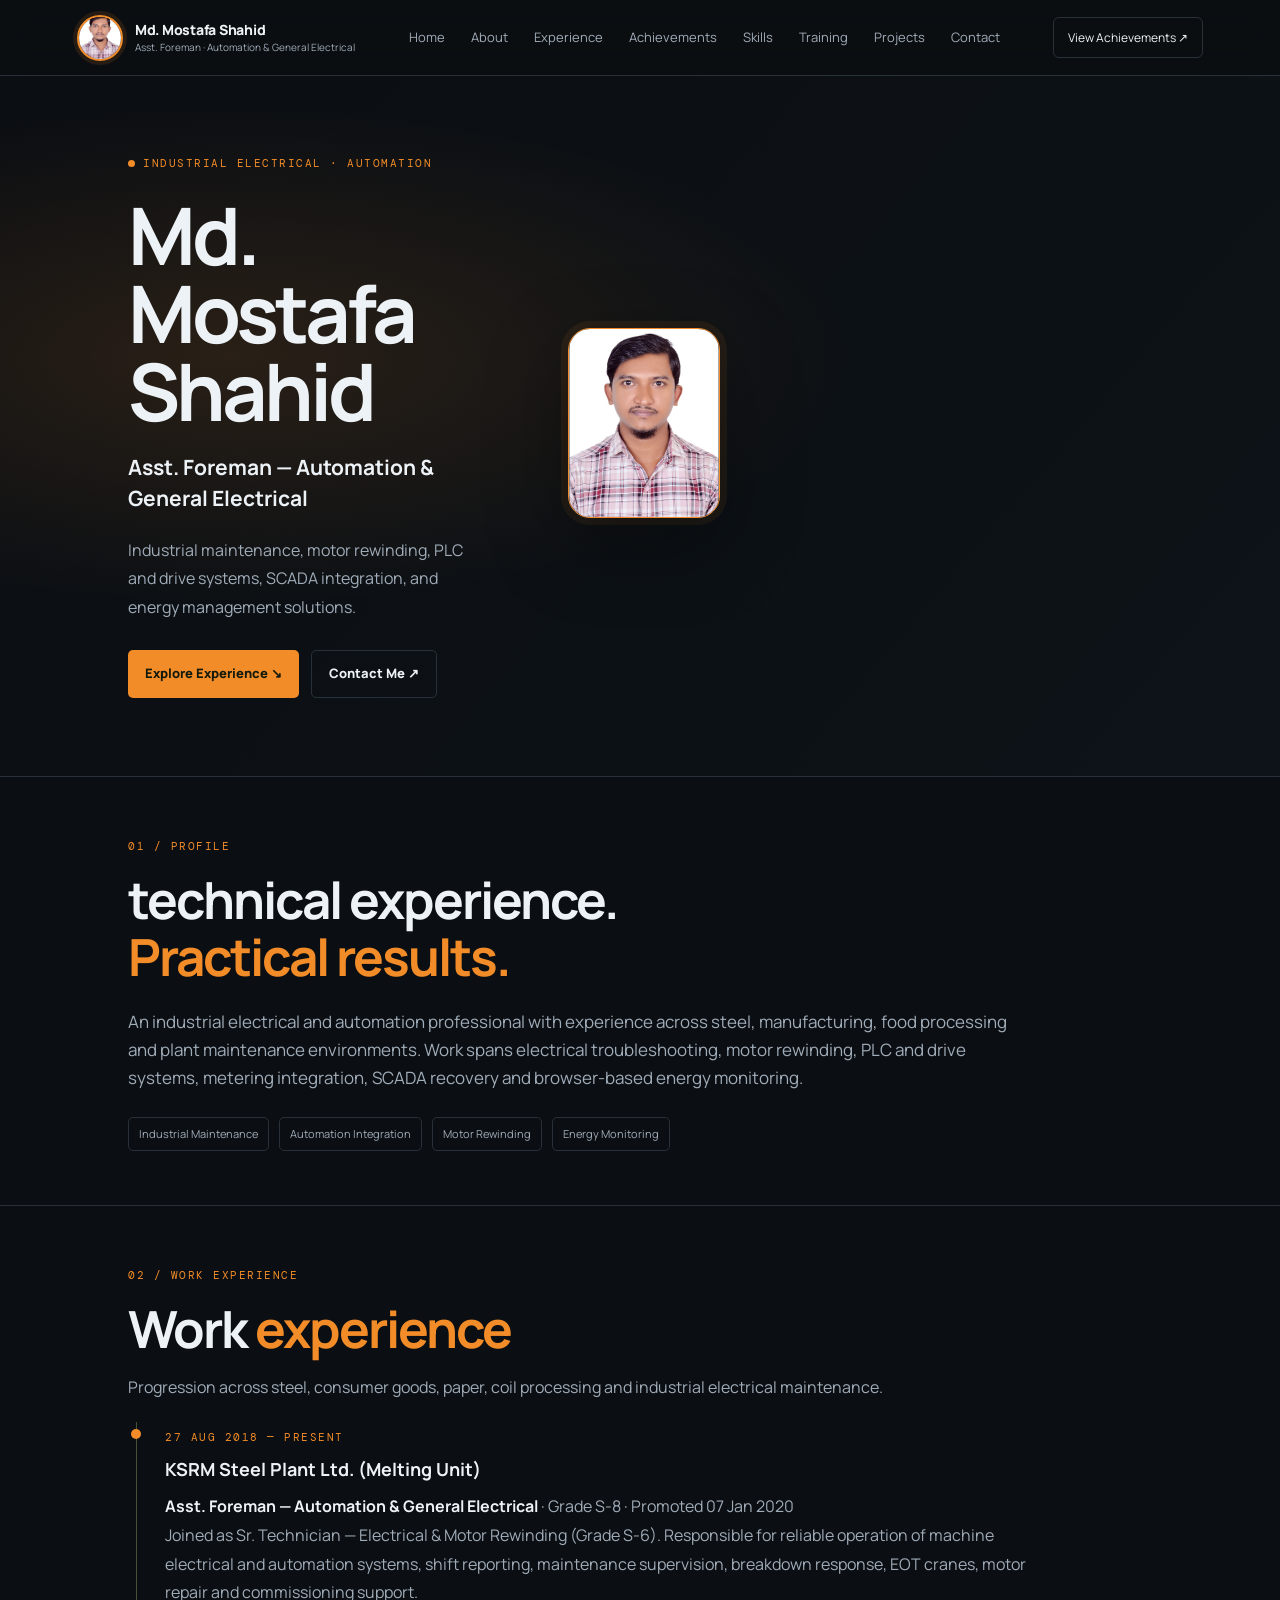
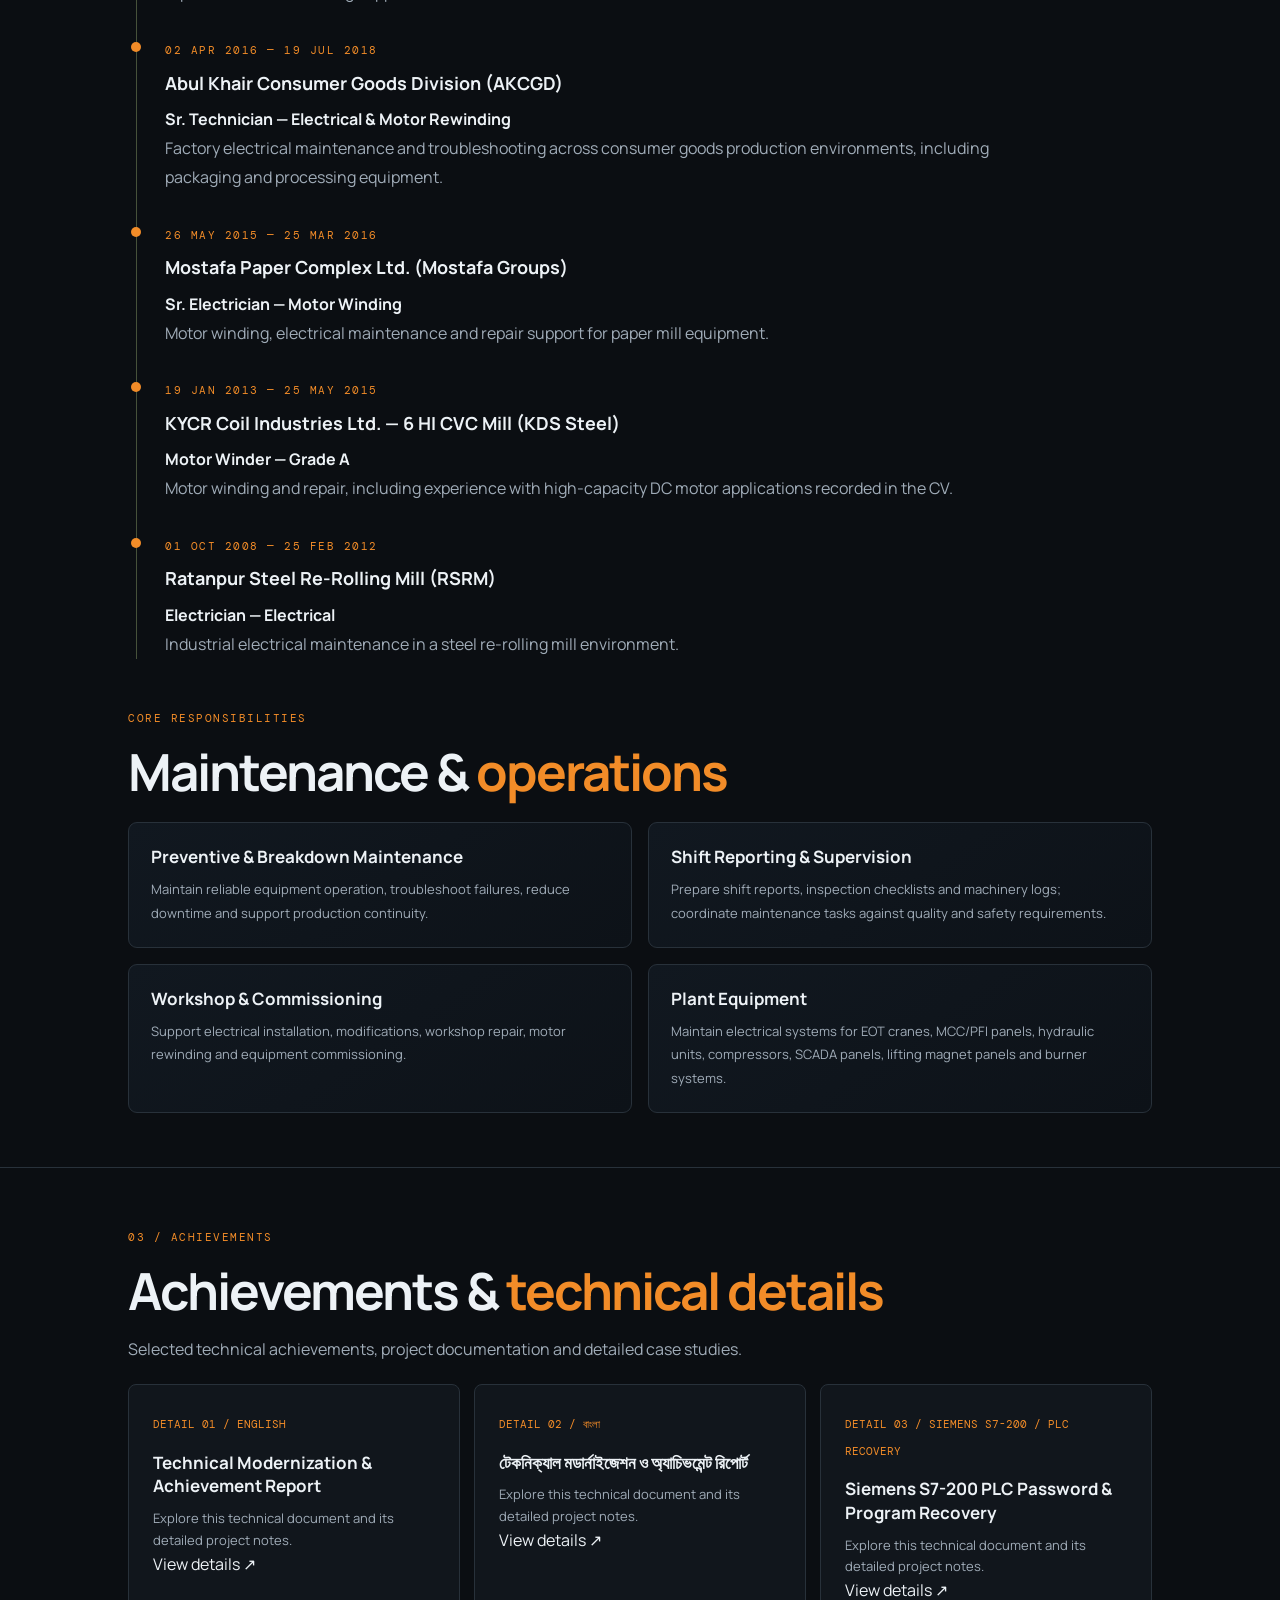
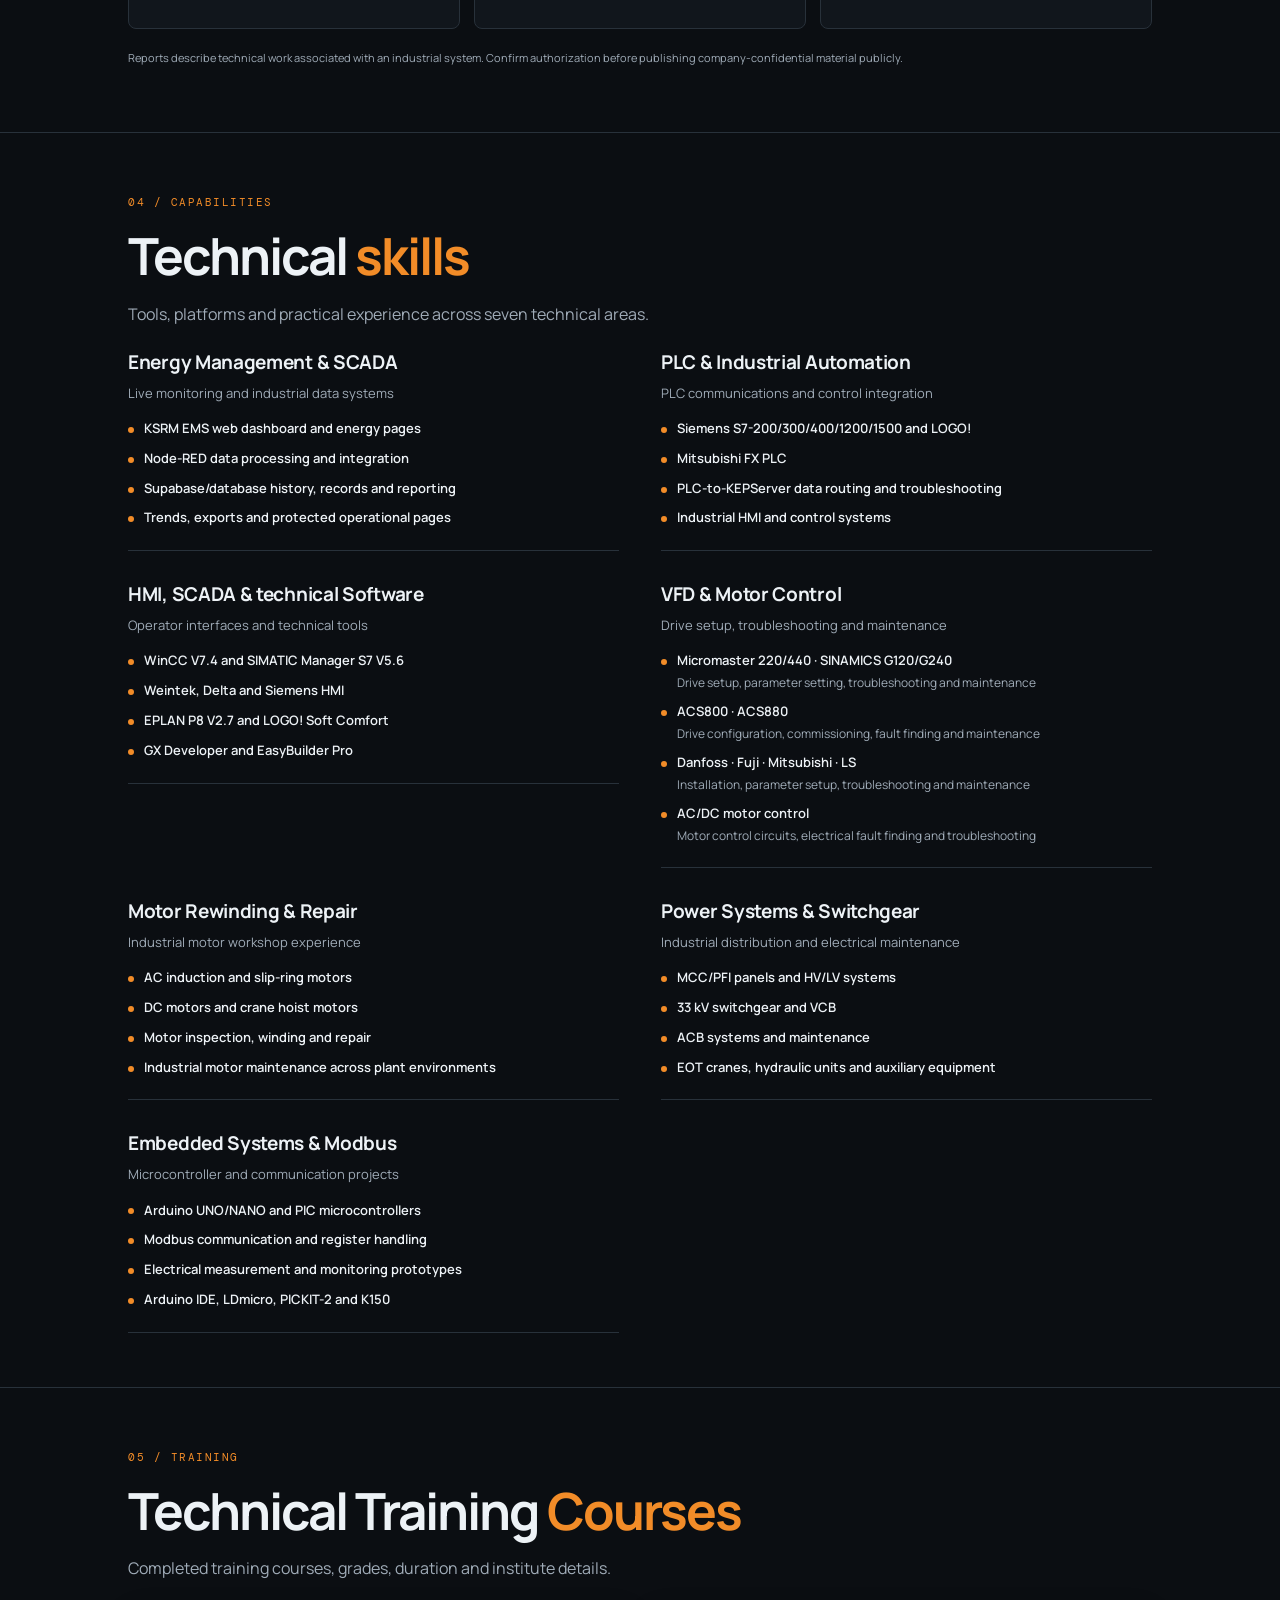
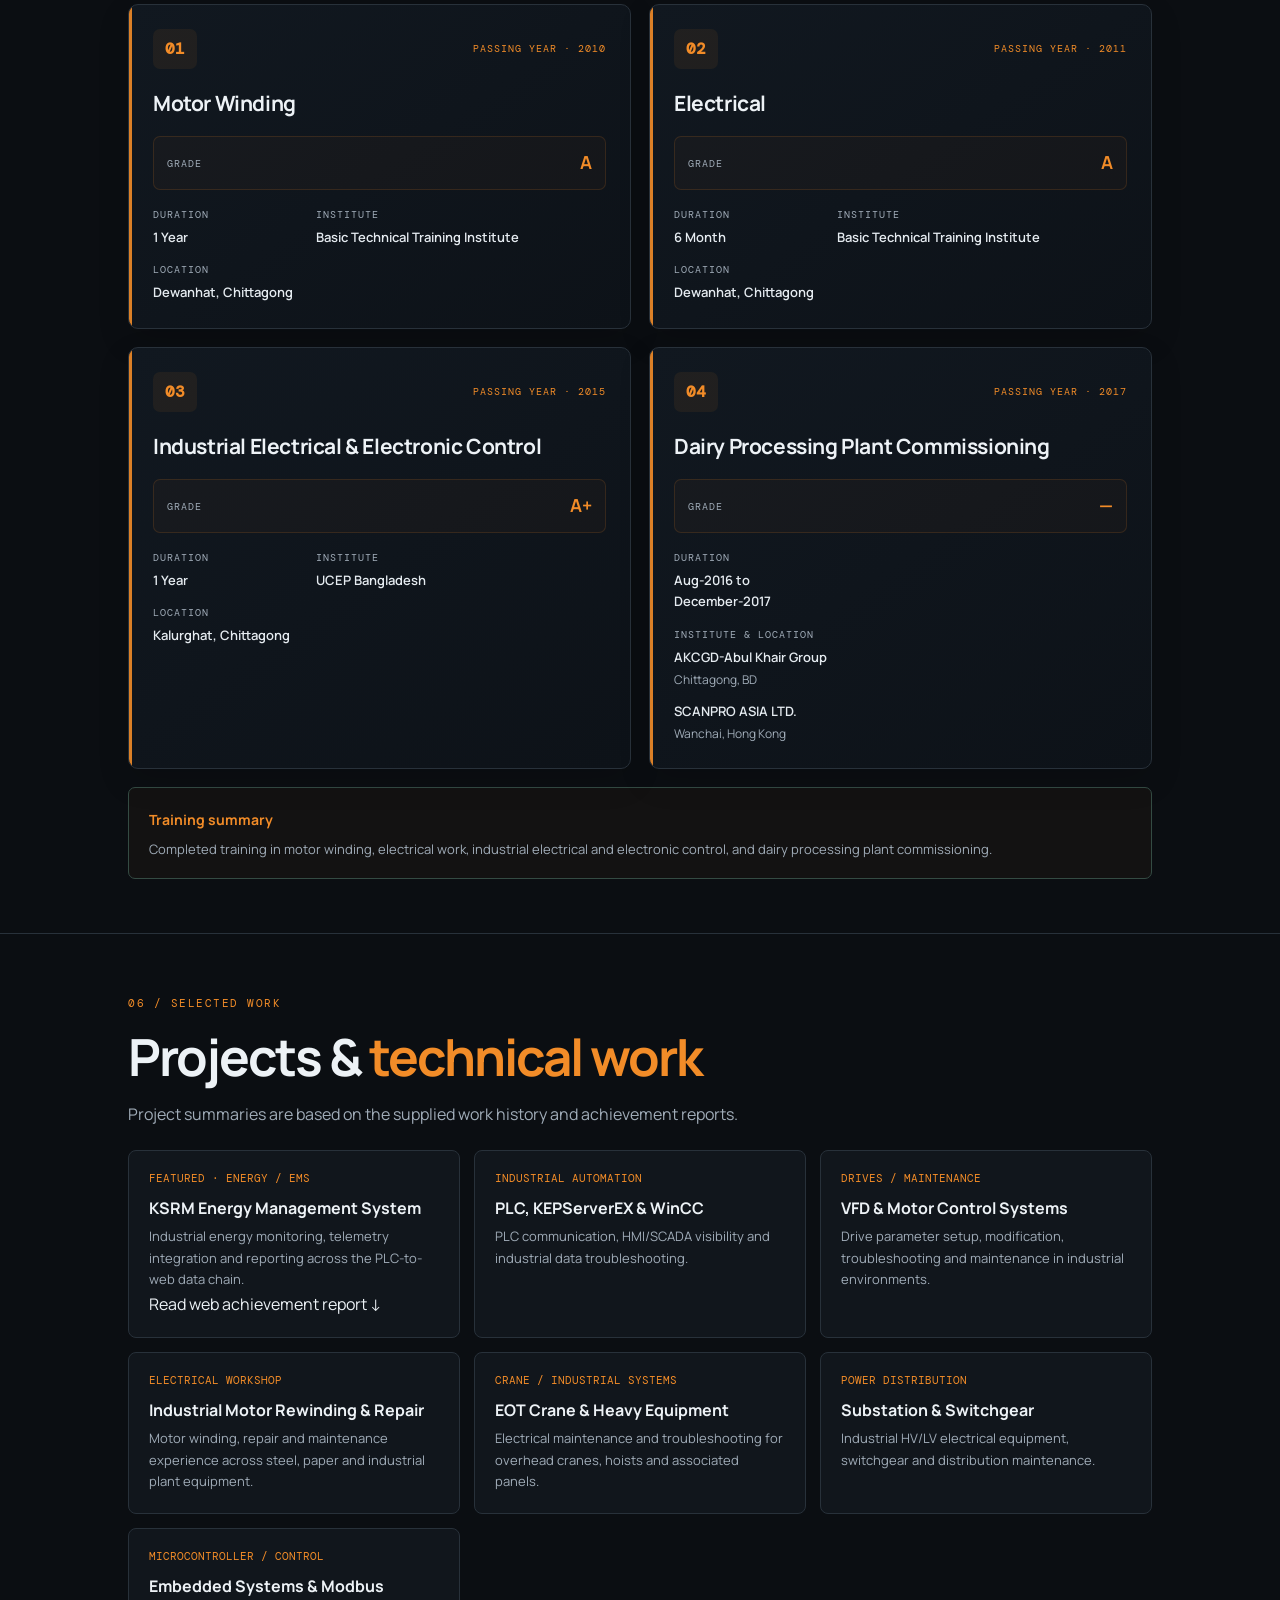
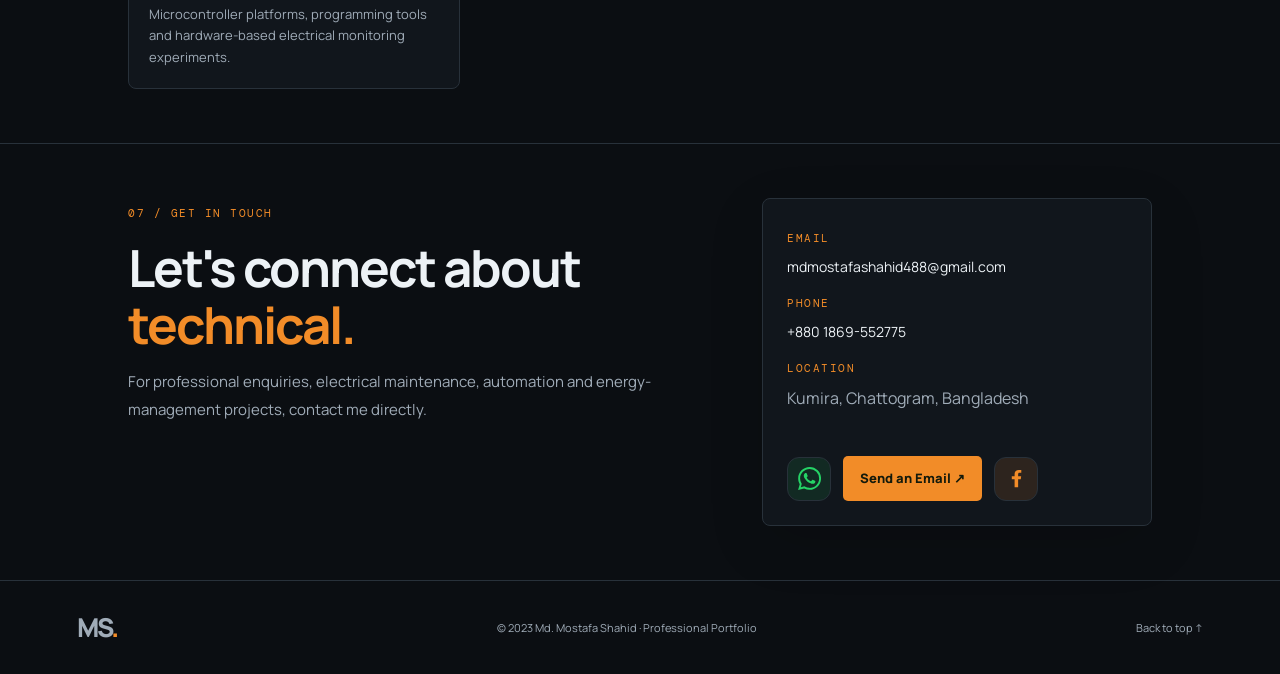
==== index.html @ a87ab2f9 "Standardize portfolio name as Md. Mostafa Shahid" ====
<!doctype html>
<html lang="en"><head><meta charset="utf-8"><meta name="viewport" content="width=device-width,initial-scale=1"><meta name="description" content="Md. Mostafa Shahid — Industrial Electrical, Automation and Energy Management Systems"><title>Md. Mostafa Shahid | Professional Portfolio</title><link rel="stylesheet" href="styles.css"></head>
<body><header class="top"><a class="identity" href="#about" aria-label="Md. Mostafa Shahid home"><img class="header-avatar" src="profile.jpg" alt="Md. Mostafa Shahid profile photo"><span class="identity-copy"><strong>Md. Mostafa Shahid</strong><small>Asst. Foreman · Automation &amp; General Electrical</small></span></a><button class="mobile-nav-toggle" type="button" aria-label="Open navigation menu" aria-expanded="false"><span></span><span></span><span></span></button><nav id="primary-navigation"><a href="#home">Home</a><a href="#about">About</a><a href="#career">Experience</a><a href="#achievements">Achievements</a><a href="#skills">Skills</a><a href="#training">Training</a><a href="#projects">Projects</a><a href="#contact">Contact</a></nav><a class="navbtn" href="#achievements">View Achievements ↗</a></header>
<main><section class="hero" id="home"><div class="hero-profile"><img class="hero-avatar" src="profile.jpg" alt="Md. Mostafa Shahid"><div class="hero-copy"><span class="eyebrow"><span class="dot"></span>INDUSTRIAL ELECTRICAL · AUTOMATION</span><h1>Md. Mostafa Shahid</h1><p class="lead">Asst. Foreman — Automation &amp; General Electrical</p><p class="intro">Industrial maintenance, motor rewinding, PLC and drive systems, SCADA integration, and energy management solutions.</p><div class="actions"><a class="btn primary" href="#career">Explore Experience ↘</a><a class="btn secondary" href="#contact">Contact Me ↗</a></div></div></div></section><section class="section" id="about"><div class="section-head"><span>01 / PROFILE</span><h2>technical experience.<br><em>Practical results.</em></h2></div><p class="wide">An industrial electrical and automation professional with experience across steel, manufacturing, food processing and plant maintenance environments. Work spans electrical troubleshooting, motor rewinding, PLC and drive systems, metering integration, SCADA recovery and browser-based energy monitoring.</p><div class="chips"><span>Industrial Maintenance</span><span>Automation Integration</span><span>Motor Rewinding</span><span>Energy Monitoring</span></div></section>
<section class="section" id="career"><div class="section-head"><span>02 / WORK EXPERIENCE</span><h2>Work <em>experience</em></h2><p>Progression across steel, consumer goods, paper, coil processing and industrial electrical maintenance.</p></div><div class="timeline">
<article><span>27 AUG 2018 — PRESENT</span><h3>KSRM Steel Plant Ltd. (Melting Unit)</h3><p><strong>Asst. Foreman — Automation &amp; General Electrical</strong> · Grade S-8 · Promoted 07 Jan 2020</p><p>Joined as Sr. Technician — Electrical &amp; Motor Rewinding (Grade S-6). Responsible for reliable operation of machine electrical and automation systems, shift reporting, maintenance supervision, breakdown response, EOT cranes, motor repair and commissioning support.</p></article>
<article><span>02 APR 2016 — 19 JUL 2018</span><h3>Abul Khair Consumer Goods Division (AKCGD)</h3><p><strong>Sr. Technician — Electrical &amp; Motor Rewinding</strong></p><p>Factory electrical maintenance and troubleshooting across consumer goods production environments, including packaging and processing equipment.</p></article>
<article><span>26 MAY 2015 — 25 MAR 2016</span><h3>Mostafa Paper Complex Ltd. (Mostafa Groups)</h3><p><strong>Sr. Electrician — Motor Winding</strong></p><p>Motor winding, electrical maintenance and repair support for paper mill equipment.</p></article>
<article><span>19 JAN 2013 — 25 MAY 2015</span><h3>KYCR Coil Industries Ltd. — 6 HI CVC Mill (KDS Steel)</h3><p><strong>Motor Winder — Grade A</strong></p><p>Motor winding and repair, including experience with high-capacity DC motor applications recorded in the CV.</p></article>
<article><span>01 OCT 2008 — 25 FEB 2012</span><h3>Ratanpur Steel Re-Rolling Mill (RSRM)</h3><p><strong>Electrician — Electrical</strong></p><p>Industrial electrical maintenance in a steel re-rolling mill environment.</p></article>
</div><div class="responsibility-panel"><div class="section-head"><span>CORE RESPONSIBILITIES</span><h2>Maintenance &amp; <em>operations</em></h2></div><div class="responsibility-grid"><article><h3>Preventive &amp; Breakdown Maintenance</h3><p>Maintain reliable equipment operation, troubleshoot failures, reduce downtime and support production continuity.</p></article><article><h3>Shift Reporting &amp; Supervision</h3><p>Prepare shift reports, inspection checklists and machinery logs; coordinate maintenance tasks against quality and safety requirements.</p></article><article><h3>Workshop &amp; Commissioning</h3><p>Support electrical installation, modifications, workshop repair, motor rewinding and equipment commissioning.</p></article><article><h3>Plant Equipment</h3><p>Maintain electrical systems for EOT cranes, MCC/PFI panels, hydraulic units, compressors, SCADA panels, lifting magnet panels and burner systems.</p></article></div></div></section>
<section class="section" id="achievements"><div class="section-head"><span>03 / ACHIEVEMENTS</span><h2>Achievements &amp; <em>technical details</em></h2><p>Selected technical achievements, project documentation and detailed case studies.</p></div><div class="report-grid" id="reportGrid"></div><p class="note">Reports describe technical work associated with an industrial system. Confirm authorization before publishing company-confidential material publicly.</p></section>
<section class="section" id="skills"><div class="section-head"><span>04 / CAPABILITIES</span><h2>Technical <em>skills</em></h2><p>Tools, platforms and practical experience across seven technical areas.</p></div><div class="skill-grid" id="skillGrid"></div></section>
<section class="section" id="training"><div class="section-head"><span>05 / TRAINING</span><h2>Technical Training <em>Courses</em></h2><p>Completed training courses, grades, duration and institute details.</p></div><div class="training-cards">
<article class="training-card"><div class="training-card-top"><span class="training-number">01</span><span class="training-year">PASSING YEAR · 2010</span></div><h3>Motor Winding</h3><div class="training-grade"><span>GRADE</span><strong>A</strong></div><div class="training-meta"><div><span>DURATION</span><strong>1 Year</strong></div><div><span>INSTITUTE</span><strong>Basic Technical Training Institute</strong></div><div><span>LOCATION</span><strong>Dewanhat, Chittagong</strong></div></div></article>
<article class="training-card"><div class="training-card-top"><span class="training-number">02</span><span class="training-year">PASSING YEAR · 2011</span></div><h3>Electrical</h3><div class="training-grade"><span>GRADE</span><strong>A</strong></div><div class="training-meta"><div><span>DURATION</span><strong>6 Month</strong></div><div><span>INSTITUTE</span><strong>Basic Technical Training Institute</strong></div><div><span>LOCATION</span><strong>Dewanhat, Chittagong</strong></div></div></article>
<article class="training-card"><div class="training-card-top"><span class="training-number">03</span><span class="training-year">PASSING YEAR · 2015</span></div><h3>Industrial Electrical &amp; Electronic Control</h3><div class="training-grade"><span>GRADE</span><strong>A+</strong></div><div class="training-meta"><div><span>DURATION</span><strong>1 Year</strong></div><div><span>INSTITUTE</span><strong>UCEP Bangladesh</strong></div><div><span>LOCATION</span><strong>Kalurghat, Chittagong</strong></div></div></article>
<article class="training-card training-card-wide"><div class="training-card-top"><span class="training-number">04</span><span class="training-year">PASSING YEAR · 2017</span></div><h3>Dairy Processing Plant Commissioning</h3><div class="training-grade"><span>GRADE</span><strong>—</strong></div><div class="training-meta"><div><span>DURATION</span><strong>Aug-2016 to December-2017</strong></div><div><span>INSTITUTE &amp; LOCATION</span><strong>AKCGD-Abul Khair Group <small>Chittagong, BD</small></strong><strong>SCANPRO ASIA LTD. <small>Wanchai, Hong Kong</small></strong></div></div></article>
</div><div class="training-note"><strong>Training summary</strong><p>Completed training in motor winding, electrical work, industrial electrical and electronic control, and dairy processing plant commissioning.</p></div></section>
<section class="section" id="projects"><div class="section-head"><span>06 / SELECTED WORK</span><h2>Projects & <em>technical work</em></h2><p>Project summaries are based on the supplied work history and achievement reports.</p></div><div class="project-grid" id="projectGrid"></div><div class="detail-panel" id="projectDetail" aria-live="polite"><span class="eyebrow">PROJECT DETAILS</span><h3>Select a project</h3><p>Open a project card to read its summary.</p></div></section>
<section class="section contact" id="contact"><div class="contact-intro"><span class="eyebrow">07 / GET IN TOUCH</span><h2>Let's connect about<br><em>technical.</em></h2><p>For professional enquiries, electrical maintenance, automation and energy-management projects, contact me directly.</p></div><div class="contact-card"><span>EMAIL</span><a href="mailto:mdmostafashahid488@gmail.com">mdmostafashahid488@gmail.com</a><span>PHONE</span><a href="tel:+8801869552775">+880 1869-552775</a><span>LOCATION</span><p>Kumira, Chattogram, Bangladesh</p><div class="contact-actions"><a class="contact-icon-only whatsapp-link" href="https://wa.me/8801869552775" target="_blank" rel="noopener noreferrer" aria-label="WhatsApp" title="WhatsApp"><svg viewBox="0 0 24 24" aria-hidden="true"><path d="M20.52 3.48A11.8 11.8 0 0 0 12.12 0C5.55 0 .2 5.34.2 11.91c0 2.1.55 4.15 1.6 5.96L.1 24l6.3-1.65a11.9 11.9 0 0 0 5.7 1.45h.01c6.57 0 11.92-5.35 11.92-11.92 0-3.18-1.24-6.17-3.51-8.4ZM12.1 21.78a9.9 9.9 0 0 1-5.04-1.38l-.36-.21-3.74.98 1-3.65-.24-.38a9.82 9.82 0 0 1-1.51-5.23c0-5.46 4.45-9.91 9.92-9.91a9.84 9.84 0 0 1 7.01 2.91 9.84 9.84 0 0 1 2.9 7.01c0 5.47-4.45 9.92-9.92 9.92Zm5.44-7.42c-.3-.15-1.76-.87-2.03-.97-.27-.1-.47-.15-.67.15-.2.3-.77.97-.94 1.17-.17.2-.35.22-.65.07-.3-.15-1.27-.47-2.42-1.5-.9-.8-1.5-1.78-1.67-2.08-.17-.3-.02-.46.13-.61.14-.14.3-.35.45-.52.15-.18.2-.3.3-.5.1-.2.05-.38-.02-.53-.08-.15-.67-1.62-.92-2.22-.24-.58-.49-.5-.67-.51h-.57c-.2 0-.52.08-.8.38-.27.3-1.04 1.02-1.04 2.49s1.07 2.89 1.22 3.09c.15.2 2.1 3.2 5.08 4.49.71.3 1.26.49 1.69.63.71.23 1.36.2 1.87.12.57-.08 1.76-.72 2.01-1.42.25-.7.25-1.3.17-1.42-.07-.13-.27-.2-.57-.35Z"/></svg></a><a class="btn primary" href="mailto:mdmostafashahid488@gmail.com">Send an Email ↗</a><a class="contact-icon-only facebook-link" href="https://www.facebook.com/shahiid.kds" target="_blank" rel="noopener noreferrer" aria-label="Facebook" title="Facebook"><svg viewBox="0 0 24 24" aria-hidden="true"><path d="M13.7 21v-8.2h2.76l.41-3.2H13.7V7.56c0-.93.26-1.56 1.6-1.56H17V3.14C16.7 3.1 15.64 3 14.4 3c-2.6 0-4.38 1.59-4.38 4.5V9.6H7.08v3.2h2.94V21h3.68Z"/></svg></a></div></div></div></div></section></main>
<footer><a class="brand" href="#home">MS<span>.</span></a><span>© <span id="year"></span> Md. Mostafa Shahid · Professional Portfolio</span><a href="#home">Back to top ↑</a></footer><script src="script.js"></script></body></html>
---- styles.css ----
@import url('https://fonts.googleapis.com/css2?family=DM+Mono:wght@400;500&family=Manrope:wght@400;500;600;700;800&display=swap');
:root{--bg:#0b0e12;--panel:#11161c;--line:#28313a;--text:#edf2f6;--muted:#a0acb8;--accent:#f28c28;--blue:#f28c28}*{box-sizing:border-box}html{scroll-behavior:smooth;scroll-padding-top:90px}body{margin:0;background:var(--bg);color:var(--text);font-family:Manrope,Arial,sans-serif;line-height:1.65}a{color:inherit;text-decoration:none}.top{height:76px;display:flex;align-items:center;justify-content:space-between;padding:0 6vw;border-bottom:1px solid var(--line);position:sticky;top:0;background:#0b0e12ed;backdrop-filter:blur(14px);z-index:10}.brand{font-size:26px;font-weight:800;letter-spacing:-2px}.brand span{color:var(--accent)}nav{display:flex;gap:26px;color:var(--muted);font-size:13px}nav a:hover,footer a:hover{color:var(--accent)}.navbtn{border:1px solid var(--line);padding:10px 14px;border-radius:6px;font-size:12px}.hero{padding:110px 10vw 58px;min-height:630px;background:radial-gradient(ellipse at 80% 15%,#392316 0,transparent 33%),linear-gradient(130deg,#0b0e12,#0d1318)}.eyebrow,.section-head>span,.timeline article>span,.contact-card>span{font:11px 'DM Mono',monospace;letter-spacing:1.5px;color:var(--accent)}.dot{display:inline-block;width:7px;height:7px;border-radius:50%;background:var(--accent);margin-right:8px}h1{font-size:clamp(52px,8vw,108px);line-height:.99;letter-spacing:-6px;margin:27px 0 18px}em{font-style:normal;color:var(--accent)}.lead{font-size:20px;font-weight:700}.intro{max-width:620px;color:var(--muted);font-size:16px}.actions{display:flex;gap:12px;margin:28px 0 60px}.btn{display:inline-flex;align-items:center;justify-content:center;padding:12px 17px;border-radius:5px;font-size:13px;font-weight:800}.primary{background:var(--accent);color:#141a0b}.secondary{border:1px solid var(--line)}.stats{display:flex;gap:54px;border-top:1px solid var(--line);padding-top:24px}.stats div{display:grid;gap:3px}.stats strong{font-size:14px}.stats span{font-size:11px;color:var(--muted)}.section{padding:85px 10vw;border-top:1px solid var(--line)}.section-head{margin-bottom:30px}.section-head h2,.contact h2{font-size:clamp(32px,4vw,54px);letter-spacing:-2px;line-height:1.12;margin:14px 0}.section-head p,.wide,.note{color:var(--muted)}.wide{max-width:900px;font-size:17px}.chips{display:flex;gap:10px;flex-wrap:wrap;margin-top:25px}.chips span,.tag{border:1px solid var(--line);border-radius:5px;padding:7px 10px;color:var(--muted);font-size:11px}.skill-grid,.project-grid,.report-grid{display:grid;grid-template-columns:repeat(3,minmax(0,1fr));gap:14px}.skill-card,.project-card,.report-card{background:var(--panel);border:1px solid var(--line);border-radius:8px;padding:24px;text-align:left;color:var(--text);cursor:pointer;transition:border-color .2s,transform .2s;min-height:174px}.skill-card:hover,.project-card:hover,.report-card:hover,.skill-card.active,.project-card.active{border-color:var(--accent);transform:translateY(-2px)}.card-no{font:11px 'DM Mono',monospace;color:var(--accent)}.skill-card h3,.project-card h3,.report-card h3{font-size:17px;line-height:1.4;margin:15px 0 10px}.skill-card p,.project-card p,.report-card p{font-size:13px;line-height:1.65;color:var(--muted);margin:0}.detail-panel{margin-top:16px;padding:25px;background:#121a1d;border:1px solid #3a4a35;border-radius:8px;min-height:130px}.detail-panel h3{margin:8px 0;font-size:21px}.detail-panel p,.detail-panel li{color:var(--muted);font-size:14px}.detail-panel ul{padding-left:20px}.detail-panel a{display:inline-block;margin:8px 10px 0 0;color:var(--accent);font-size:13px;text-decoration:underline}.timeline{border-left:1px solid #46513a;margin-left:8px;padding-left:28px;display:grid;gap:28px}.timeline article{position:relative}.timeline article:before{content:'';position:absolute;left:-34px;top:7px;width:10px;height:10px;border-radius:50%;background:var(--accent)}.timeline h3{margin:7px 0;font-size:18px}.timeline p{margin:0;color:var(--muted)}.contact{display:grid;grid-template-columns:1.2fr .8fr;gap:50px}.contact-card{background:var(--panel);border:1px solid var(--line);border-radius:8px;padding:24px;display:grid;gap:8px}.contact-card a:not(.btn){font-size:14px}.contact-card p{margin:0 0 12px;color:var(--muted)}.contact-card .btn{margin-top:8px;justify-self:start}.note{font-size:11px;margin-top:20px}footer{padding:25px 6vw;display:flex;justify-content:space-between;align-items:center;border-top:1px solid var(--line);color:var(--muted);font-size:11px}@media(max-width:850px){.top{padding:0 5vw}nav{gap:12px}nav a:nth-child(2),nav a:nth-child(4){display:none}.navbtn{display:none}.hero{padding:80px 7vw 45px}.section{padding:65px 7vw}.skill-grid,.project-grid,.report-grid{grid-template-columns:repeat(2,minmax(0,1fr))}.contact{grid-template-columns:1fr;gap:20px}}@media(max-width:520px){h1{letter-spacing:-3px}.lead{font-size:16px}.stats{gap:18px;flex-wrap:wrap}.stats span{max-width:105px}.skill-grid,.project-grid,.report-grid{grid-template-columns:1fr}.section{padding:54px 6vw}.hero{padding:65px 6vw 35px}.actions{margin-bottom:40px}footer{gap:12px;flex-wrap:wrap}footer>span{order:3;width:100%}}
/* Portfolio hero portrait */
.hero{display:grid;grid-template-columns:minmax(0,1.25fr) minmax(260px,.75fr);align-items:center;gap:clamp(28px,5vw,76px);padding-top:72px;padding-bottom:66px}
.hero-copy{min-width:0}
.hero-portrait{width:100%;max-width:390px;justify-self:end;position:relative}
.portrait-frame{position:relative;padding:10px;border:1px solid #344b43;border-radius:18px;background:linear-gradient(145deg,#132a2b,#11161c);box-shadow:0 24px 80px #0007}
.portrait-frame:before{content:"";position:absolute;inset:18px -12px -12px 18px;border:1px solid var(--accent);border-radius:18px;opacity:.48;z-index:0}
.portrait-frame img{position:relative;z-index:1;display:block;width:100%;aspect-ratio:4/5;object-fit:cover;object-position:center 28%;border-radius:11px;background:#11161c}
.portrait-caption{display:grid;gap:5px;margin-top:20px;padding-left:4px}
.portrait-caption strong{font-size:22px;letter-spacing:-.5px}
.portrait-caption>span:last-child{font-size:12px;color:var(--muted)}
@media(max-width:760px){.hero{grid-template-columns:1fr;padding:68px 7vw 48px;gap:36px}.hero-portrait{width:min(100%,310px);justify-self:center;grid-row:1}.hero-copy{grid-row:2}h1{letter-spacing:-3px}.stats{gap:22px;flex-wrap:wrap}.portrait-caption strong{font-size:20px}}

/* Final layout correction: keep the portrait in a dedicated right-hand column */
@media (min-width: 761px) {
  body .hero { display:grid !important; grid-template-columns:minmax(0,1.25fr) minmax(280px,.75fr) !important; align-items:center !important; column-gap:clamp(36px,6vw,90px) !important; }
  body .hero-copy { grid-column:1 !important; grid-row:1 !important; }
  body .hero-portrait { grid-column:2 !important; grid-row:1 !important; width:100% !important; max-width:390px !important; justify-self:center !important; align-self:center !important; margin:0 auto !important; }
  body .hero-portrait img { width:100% !important; aspect-ratio:4/5 !important; height:auto !important; object-fit:cover !important; }
  body .hero .stats { grid-column:1 !important; }
}
@media (max-width:760px) {
  body .hero { display:flex !important; flex-direction:column !important; align-items:stretch !important; }
  body .hero-portrait { order:0 !important; width:min(100%,320px) !important; margin:0 auto 16px !important; }
  body .hero-copy { order:1 !important; width:100% !important; }
}

/* Technical training records */
.training-panel{padding:clamp(18px,3vw,30px);border:1px solid var(--line);border-radius:10px;background:linear-gradient(145deg,#101a23,#0d1218);box-shadow:0 18px 48px #0002}
.training-heading{display:flex;align-items:flex-end;justify-content:space-between;gap:24px;margin-bottom:24px}
.training-heading h3{font-size:23px;line-height:1.3;margin:8px 0 0}
.training-heading p{max-width:520px;color:var(--muted);font-size:14px;margin:0}
.training-table-wrap{width:100%;overflow-x:auto;border:1px solid #284252;border-radius:8px}
.training-table{width:100%;border-collapse:collapse;min-width:820px;font-size:13px;line-height:1.55}
.training-table th{background:#092b3a;color:#eaf6ff;font-weight:800;text-align:center;padding:15px 12px;border:1px solid #18516a}
.training-table td{padding:15px 12px;border:1px solid var(--line);color:#e4eaf0;text-align:center;vertical-align:middle}
.training-table tbody tr:nth-child(even){background:#ffffff04}
.training-table td:nth-child(1){color:var(--accent);font-family:'DM Mono',monospace;font-weight:700}
.training-table td:nth-child(2){text-align:left;font-weight:700;min-width:180px}
.training-table td:nth-child(6),.training-table td:nth-child(7){min-width:150px}
.training-note{margin-top:18px;padding:16px 18px;border:1px solid #344b43;border-radius:7px;background:#f28c2808}
.training-note strong{color:var(--accent);font-size:14px}
.training-note p{margin:5px 0 0;color:var(--muted);font-size:13px;line-height:1.7}
@media(max-width:760px){.training-heading{display:block}.training-heading p{margin-top:10px}.training-table{min-width:760px}.training-panel{padding:15px}}

/* Training course cards — replaces the dense, misaligned table */
.training-panel{padding:0;border:0;border-radius:0;background:transparent;box-shadow:none}
.training-heading{display:block;margin-bottom:22px;padding:24px 26px;border:1px solid var(--line);border-radius:10px;background:linear-gradient(140deg,#111a22,#0e1319)}
.training-heading h3{font-size:22px;margin-top:8px}
.training-heading p{margin-top:8px;max-width:760px;line-height:1.7}
.training-table-wrap{display:none!important}
.training-cards{display:grid;grid-template-columns:repeat(2,minmax(0,1fr));gap:18px}
.training-card{position:relative;min-width:0;padding:24px;border:1px solid var(--line);border-radius:10px;background:linear-gradient(145deg,#111820,#0d1218);box-shadow:0 12px 32px #0002;overflow:hidden}
.training-card:before{content:"";position:absolute;inset:0 auto 0 0;width:3px;background:var(--accent);opacity:.9}
.training-card-top{display:flex;align-items:center;justify-content:space-between;gap:12px;margin-bottom:20px}
.training-number{display:inline-flex;align-items:center;justify-content:center;min-width:44px;height:40px;padding:0 10px;border-radius:7px;background:#f28c2812;color:var(--accent);font:700 16px 'DM Mono',monospace}
.training-year{font:10px 'DM Mono',monospace;letter-spacing:1px;color:var(--muted);text-align:right}
.training-card h3{font-size:21px;line-height:1.4;letter-spacing:-.4px;margin:0 0 18px;color:var(--text)}
.training-grade{display:flex;align-items:center;justify-content:space-between;gap:12px;padding:11px 13px;margin-bottom:18px;border:1px solid #f28c2825;border-radius:7px;background:#f28c2808}
.training-grade span,.training-meta span{font:10px 'DM Mono',monospace;letter-spacing:1px;color:var(--muted)}
.training-grade strong{font-size:18px;color:var(--accent)}
.training-meta{display:grid;grid-template-columns:minmax(0,.75fr) minmax(0,1.5fr);gap:15px 18px}
.training-meta>div{display:grid;align-content:start;gap:6px;min-width:0}
.training-meta>div:last-child{grid-column:1/-1}
.training-meta strong{font-size:13px;font-weight:600;line-height:1.65;overflow-wrap:anywhere;color:#e5ebf0}
.training-meta strong+strong{margin-top:5px}
.training-meta small{display:block;color:var(--muted);font-size:12px;font-weight:400;margin-top:2px}
.training-card-wide{grid-column:1/-1}
.training-card-wide .training-meta{grid-template-columns:minmax(0,.75fr) minmax(0,1.5fr)}
.training-note{margin-top:18px;padding:18px 20px}
@media(max-width:760px){.training-cards{grid-template-columns:1fr}.training-card-wide{grid-column:auto}.training-heading{padding:20px}.training-card{padding:20px}.training-meta{grid-template-columns:1fr}.training-meta>div:last-child{grid-column:auto}.training-card-wide .training-meta{grid-template-columns:1fr}}

/* Keep all four training cards in a balanced two-column grid on desktop */
@media (min-width:761px){
  .training-cards{grid-template-columns:repeat(2,minmax(0,1fr))!important;align-items:stretch}
  .training-card-wide{grid-column:auto!important}
}

/* Detailed career history and responsibility cards */
.responsibility-panel{margin-top:44px}
.responsibility-panel>.section-head{margin-bottom:22px}
.responsibility-grid{display:grid;grid-template-columns:repeat(2,minmax(0,1fr));gap:16px}
.responsibility-grid article{padding:22px;border:1px solid var(--line);border-radius:9px;background:linear-gradient(145deg,#111820,#0d1218)}
.responsibility-grid h3{font-size:17px;line-height:1.4;margin:0 0 9px}
.responsibility-grid p{font-size:13px;line-height:1.8;color:var(--muted);margin:0}
.timeline article p{max-width:900px;line-height:1.8}
.timeline article p strong{color:var(--text)}
@media(max-width:760px){.responsibility-grid{grid-template-columns:1fr}.responsibility-grid article{padding:18px}}

/* Compact left/right badges for VFD and motor-control skill details */
#skillDetail ul{list-style:none;padding:0;margin:20px 0 0;display:grid;grid-template-columns:repeat(2,minmax(0,1fr));gap:12px}
#skillDetail li{position:relative;display:flex;flex-direction:column;align-items:flex-start;gap:8px;min-width:0;padding:17px 18px 17px 20px;border:1px solid var(--line);border-radius:8px;background:linear-gradient(135deg,#121b20,#0e1419);font-size:13px;line-height:1.65;overflow-wrap:anywhere}
#skillDetail li:before{content:"";position:absolute;inset:0 auto 0 0;width:3px;background:var(--accent);border-radius:8px 0 0 8px}
#skillDetail li strong{font-size:15px;color:var(--text);font-weight:700}
#skillDetail li span{color:var(--muted);font-size:12px}
#skillDetail li:not(:has(strong)){display:list-item;list-style-position:inside}
@media(max-width:760px){#skillDetail ul{grid-template-columns:1fr}#skillDetail li{padding:15px 16px 15px 19px}}

/* Shared badge-card layout for every skill and project detail panel */
#skillDetail ul,#projectDetail ul{list-style:none;padding:0;margin:20px 0 0;display:grid;grid-template-columns:repeat(2,minmax(0,1fr));gap:12px}
#skillDetail li,#projectDetail li{display:flex;flex-direction:column;align-items:flex-start;gap:9px;min-width:0;padding:17px 18px 17px 20px;border:1px solid var(--line);border-radius:8px;background:linear-gradient(135deg,#121b20,#0e1419);font-size:13px;line-height:1.65;overflow-wrap:anywhere}
.detail-badge{display:inline-flex;align-items:center;max-width:100%;padding:5px 8px;border:1px solid #f28c2835;border-radius:4px;background:#f28c2810;color:var(--accent);font:10px 'DM Mono',monospace;letter-spacing:.7px}
#skillDetail li strong,#projectDetail li strong{font-size:14px;line-height:1.55;color:var(--text);font-weight:700}
#skillDetail li span:not(.detail-badge),#projectDetail li span:not(.detail-badge){font-size:12px;line-height:1.65;color:var(--muted)}
@media(max-width:760px){#skillDetail ul,#projectDetail ul{grid-template-columns:1fr}#skillDetail li,#projectDetail li{padding:15px 16px 15px 19px}}

/* Skills and projects now show their detail badges inline; no selection required */
.skill-grid,.project-grid{align-items:stretch}
.skill-card,.project-card{display:block;min-width:0;cursor:default;min-height:0}
.skill-card:hover,.project-card:hover{transform:none}
.skill-card h3,.project-card h3{margin:14px 0 8px}
.skill-card>p,.project-card>p{margin-bottom:16px}
.detail-badge-grid{display:grid;grid-template-columns:repeat(2,minmax(0,1fr));gap:10px;margin-top:16px}
.detail-badge-card{display:flex;flex-direction:column;align-items:flex-start;gap:8px;min-width:0;padding:14px;border:1px solid var(--line);border-radius:7px;background:#0b1116;overflow-wrap:anywhere}
.detail-badge{display:inline-flex;align-items:center;max-width:100%;padding:5px 8px;border:1px solid #f28c2835;border-radius:4px;background:#f28c2810;color:var(--accent);font:10px 'DM Mono',monospace;letter-spacing:.7px}
.detail-badge-card strong{font-size:13px;line-height:1.55;color:var(--text)}
.detail-badge-card p{margin:0;color:var(--muted);font-size:12px;line-height:1.7}
#skillDetail,#projectDetail{display:none!important}
@media(max-width:760px){.detail-badge-grid{grid-template-columns:1fr}}

/* Brand palette: replace lime highlights with Shafa blue */
:root{--accent:#f28c28;--blue:#f28c28}
.card-no,.eyebrow,.section-head>span,.training-number,.training-year,.training-grade strong,.training-note strong,.training-card:before,.timeline article:before{color:var(--accent)}
.training-card:before{background:var(--accent)}
/* Restore original select-to-open skill/project presentation */
.skill-card,.project-card{display:block;cursor:pointer;min-height:150px}
.skill-card:hover,.project-card:hover{transform:translateY(-2px)}
.skill-card.active,.project-card.active{border-color:var(--accent)}
.skill-card .detail-badge-grid,.project-card .detail-badge-grid{display:none!important}
#skillDetail,#projectDetail{display:block!important;margin-top:16px;padding:25px;background:#121a1d;border:1px solid #244c75;border-radius:8px;min-height:130px}
#skillDetail .detail-badge-grid,#projectDetail .detail-badge-grid{display:grid;grid-template-columns:repeat(2,minmax(0,1fr));gap:12px;margin-top:18px}
#skillDetail .detail-badge-card,#projectDetail .detail-badge-card{padding:16px;border:1px solid #283747;border-radius:8px;background:#0d141c}
#skillDetail .detail-badge,#projectDetail .detail-badge{color:#55a6ff;border-color:#f28c2855;background:#f28c2810}
.detail-panel a{color:var(--accent)}
@media(max-width:760px){#skillDetail .detail-badge-grid,#projectDetail .detail-badge-grid{grid-template-columns:1fr}}

/* Fix empty capability section: restore the three-column selectable card grid */
.skill-grid,.project-grid{display:grid;grid-template-columns:repeat(3,minmax(0,1fr));gap:14px;align-items:stretch}
.skill-card,.project-card{display:block;width:100%;min-width:0;text-align:left;padding:22px 20px;border:1px solid var(--line);border-radius:8px;background:var(--panel);color:var(--text);cursor:pointer;min-height:145px}
.skill-card:hover,.project-card:hover{border-color:var(--accent);transform:translateY(-2px)}
.skill-card.active,.project-card.active{border-color:var(--accent);background:#101923}
.skill-card h3,.project-card h3{margin:12px 0 7px;font-size:16px}
.skill-card p,.project-card p{margin:0;color:var(--muted);font-size:13px;line-height:1.65}
#skillDetail,#projectDetail{display:block!important}
@media(max-width:900px){.skill-grid,.project-grid{grid-template-columns:repeat(2,minmax(0,1fr))}}
@media(max-width:600px){.skill-grid,.project-grid{grid-template-columns:1fr}}

/* All skill and project details stay visible inside each card */
.skill-grid,.project-grid{display:grid;grid-template-columns:repeat(3,minmax(0,1fr));gap:14px;align-items:stretch}
.skill-card,.project-card{display:flex;flex-direction:column;align-items:stretch;width:100%;min-width:0;text-align:left;padding:20px;border:1px solid var(--line);border-radius:8px;background:var(--panel);color:var(--text);cursor:default;min-height:0}
.skill-card:hover,.project-card:hover{transform:none}
.skill-card h3,.project-card h3{margin:12px 0 7px;font-size:16px}
.skill-card>p,.project-card>p{margin:0;color:var(--muted);font-size:13px;line-height:1.65}
.skill-card .detail-badge-grid,.project-card .detail-badge-grid{display:grid;grid-template-columns:1fr;gap:8px;margin-top:16px}
.skill-card .detail-badge-card,.project-card .detail-badge-card{display:flex;flex-direction:column;align-items:flex-start;gap:7px;min-width:0;padding:11px 12px;border:1px solid var(--line);border-radius:6px;background:#0d141c;overflow-wrap:anywhere}
.skill-card .detail-badge,.project-card .detail-badge{color:var(--accent);border-color:#f28c2855;background:#f28c2810}
.skill-card .detail-badge-card strong,.project-card .detail-badge-card strong{font-size:13px;line-height:1.55;color:var(--text)}
.skill-card .detail-badge-card p,.project-card .detail-badge-card p{margin:0;color:var(--muted);font-size:12px;line-height:1.65}
#skillDetail,#projectDetail{display:none!important}
@media(max-width:1000px){.skill-grid,.project-grid{grid-template-columns:repeat(2,minmax(0,1fr))}}
@media(max-width:620px){.skill-grid,.project-grid{grid-template-columns:1fr}}

/* Skills: remove outer skill cards; keep every detail visible directly in the section */
#skillGrid.skill-grid{display:grid;grid-template-columns:repeat(2,minmax(0,1fr));gap:18px 28px;align-items:start}
#skillGrid .skill-card{display:block;min-width:0;min-height:0;padding:0;border:0;border-radius:0;background:transparent;box-shadow:none;cursor:default}
#skillGrid .skill-card:hover{transform:none;border:0;background:transparent}
#skillGrid .skill-card>.card-no{display:none}
#skillGrid .skill-card h3{margin:0 0 7px;font-size:18px}
#skillGrid .skill-card>p{margin:0 0 12px;color:var(--muted);font-size:13px;line-height:1.65}
#skillGrid .skill-card .detail-badge-grid{display:grid;grid-template-columns:1fr;gap:9px;margin:0}
#skillGrid .skill-card .detail-badge-card{display:flex;flex-direction:row;align-items:flex-start;gap:10px;padding:0;border:0;border-radius:0;background:transparent;overflow-wrap:anywhere}
#skillGrid .skill-card .detail-badge{flex:0 0 auto;margin-top:1px}
#skillGrid .skill-card .detail-badge-card strong{font-size:13px;line-height:1.6}
#skillGrid .skill-card .detail-badge-card p{margin:2px 0 0;font-size:12px;line-height:1.6}
@media(max-width:760px){#skillGrid.skill-grid{grid-template-columns:1fr}}


/* FINAL OVERRIDE: force inline skill details to remain visible on mobile and desktop */
#skillGrid .skill-card .detail-badge-grid{display:grid!important;grid-template-columns:1fr!important;gap:9px!important;margin:12px 0 0!important}
#skillGrid .skill-card .detail-badge-card{display:flex!important;flex-direction:row!important;align-items:flex-start!important;gap:10px!important;padding:10px 0!important;border:0!important;border-top:1px solid var(--line)!important;border-radius:0!important;background:transparent!important}
#skillGrid .skill-card .detail-badge{display:inline-flex!important;flex:0 0 auto!important;margin-top:1px!important}
#skillGrid .skill-card .detail-badge-card strong{display:block!important;font-size:13px!important;line-height:1.6!important}
#skillGrid .skill-card .detail-badge-card p{display:block!important;margin:2px 0 0!important;font-size:12px!important;line-height:1.6!important}
#skillGrid .skill-card{display:block!important;padding:0!important;border:0!important;background:transparent!important;box-shadow:none!important}
#skillGrid .skill-card>.card-no{display:none!important}
#skillDetail{display:none!important}


/* Simplified skills layout: plain headings and readable detail lists */
#skillGrid.skill-grid{display:grid!important;grid-template-columns:repeat(2,minmax(0,1fr))!important;gap:30px 42px!important;align-items:start!important}
#skillGrid .skill-card{display:block!important;min-width:0!important;padding:0 0 22px!important;border:0!important;border-bottom:1px solid var(--line)!important;border-radius:0!important;background:transparent!important;box-shadow:none!important;cursor:default!important}
#skillGrid .skill-card:hover{transform:none!important;border-color:var(--line)!important;background:transparent!important}
#skillGrid .skill-card h3{margin:0 0 7px!important;font-size:19px!important;line-height:1.4!important;letter-spacing:-.3px!important}
#skillGrid .skill-card>p{margin:0 0 14px!important;color:var(--muted)!important;font-size:13px!important;line-height:1.65!important}
#skillGrid .skill-details{display:grid!important;grid-template-columns:1fr!important;gap:9px!important;list-style:none!important;margin:0!important;padding:0!important}
#skillGrid .skill-details li{position:relative!important;display:block!important;min-width:0!important;padding:0 0 0 16px!important;border:0!important;background:transparent!important;font-size:13px!important;line-height:1.65!important;overflow-wrap:anywhere!important}
#skillGrid .skill-details li:before{content:""!important;position:absolute!important;left:0!important;top:.68em!important;width:6px!important;height:6px!important;border-radius:50%!important;background:var(--accent)!important}
#skillGrid .skill-details li strong{display:block!important;font-size:13px!important;font-weight:600!important;line-height:1.6!important;color:var(--text)!important}
#skillGrid .skill-details li span{display:block!important;margin-top:2px!important;color:var(--muted)!important;font-size:12px!important;line-height:1.6!important}
@media(max-width:760px){#skillGrid.skill-grid{grid-template-columns:1fr!important;gap:24px!important}#skillGrid .skill-card{padding-bottom:19px!important}#skillGrid .skill-card h3{font-size:18px!important}}


/* Professional contact and social-link refinement */
.contact{align-items:start}
.contact-intro>p{max-width:540px;color:var(--muted);font-size:15px;line-height:1.85}
.contact-socials{display:grid;grid-template-columns:repeat(2,minmax(0,1fr));gap:12px;max-width:560px;margin-top:28px}
.social-link{display:flex;align-items:center;gap:12px;min-width:0;padding:14px;border:1px solid var(--line);border-radius:10px;background:linear-gradient(145deg,#121a23,#0d1218);transition:transform .2s,border-color .2s,background .2s}
.social-link:hover{transform:translateY(-3px);border-color:var(--accent);background:#111c29}
.social-icon{display:flex;align-items:center;justify-content:center;flex:0 0 38px;width:38px;height:38px;border-radius:10px;background:#f28c281a;color:var(--accent);font-weight:800;font-size:17px}
.social-link>span:nth-child(2){display:grid;gap:2px;min-width:0}
.social-link strong{font-size:13px}
.social-link small{font-size:11px;color:var(--muted)}
.social-link>b{margin-left:auto;color:var(--accent);font-size:14px}
.contact-card{gap:10px;box-shadow:0 18px 55px #0002}
.contact-card>span{margin-top:8px}
.contact-card>a:not(.btn){overflow-wrap:anywhere}
@media(max-width:600px){.contact-socials{grid-template-columns:1fr}.social-link{padding:13px}.contact{gap:24px}}


/* Modern vector social icons */
.social-icon{width:44px;height:44px;flex-basis:44px;border-radius:13px;display:flex;align-items:center;justify-content:center;padding:10px;transition:transform .22s ease,box-shadow .22s ease}
.social-icon svg{display:block;width:100%;height:100%;fill:currentColor}
.whatsapp-icon{background:rgba(37,211,102,.13);color:#25d366}
.facebook-icon{background:rgba(242,140,40,.14);color:#f28c28}
.social-link:hover .social-icon{transform:scale(1.06)}
.whatsapp-link:hover .social-icon{box-shadow:0 0 24px rgba(37,211,102,.18)}
.facebook-link:hover .social-icon{box-shadow:0 0 24px rgba(242,140,40,.2)}
@media(prefers-reduced-motion:reduce){.social-icon,.social-link{transition:none}}


/* Identity-first professional header */
.top{gap:22px}
.identity{display:flex;align-items:center;gap:12px;min-width:245px}
.header-avatar{display:block;width:46px;height:46px;flex:0 0 46px;object-fit:cover;object-position:center;border-radius:50%;border:2px solid #f28c28;box-shadow:0 0 0 4px rgba(242,140,40,.12)}
.identity-copy{display:grid;gap:1px;line-height:1.3}
.identity-copy strong{font-size:14px;letter-spacing:-.25px;font-weight:800;white-space:nowrap}
.identity-copy small{font-size:10px;color:var(--muted);white-space:nowrap}
@media(max-width:1050px){.top{padding:0 4vw;gap:12px}nav{gap:13px;font-size:11px}.identity{min-width:0}.identity-copy small{max-width:210px;overflow:hidden;text-overflow:ellipsis}}
@media(max-width:760px){.top{height:auto;min-height:72px;padding:10px 5vw;flex-wrap:wrap}.identity{flex:1}.header-avatar{width:42px;height:42px;flex-basis:42px}.identity-copy strong{font-size:13px}.identity-copy small{max-width:220px;font-size:9px}.top nav{order:3;width:100%;overflow-x:auto;padding:4px 0 8px;gap:20px;white-space:nowrap}.navbtn{font-size:10px;padding:8px 10px}}


/* Restored full home hero with profile portrait and name */
.hero{min-height:620px;padding:72px 10vw 78px;display:flex;align-items:center;background:radial-gradient(ellipse at 18% 40%,rgba(242,140,40,.13),transparent 42%),linear-gradient(130deg,#0b0e12,#0d1318)}
.hero-profile{width:100%;max-width:1120px;margin:0 auto;display:grid;grid-template-columns:minmax(220px,350px) minmax(0,1fr);align-items:center;gap:clamp(34px,7vw,94px)}
.hero-avatar{display:block;width:100%;max-width:340px;aspect-ratio:4/5;object-fit:cover;object-position:center 25%;border-radius:22px;border:1px solid #f28c28;box-shadow:0 24px 80px rgba(0,0,0,.38),0 0 0 7px rgba(242,140,40,.08)}
.hero-copy h1{font-size:clamp(50px,6.2vw,84px);letter-spacing:-4px;line-height:.98;margin:22px 0}
.hero-copy .lead{font-size:clamp(16px,1.7vw,21px);line-height:1.5}
.hero-copy .intro{max-width:560px;line-height:1.8}
.hero-copy .actions{margin-bottom:0;flex-wrap:wrap}
@media(max-width:760px){.hero{padding:40px 6vw 50px;min-height:0}.hero-profile{grid-template-columns:1fr;gap:28px}.hero-avatar{width:190px;max-width:58%;aspect-ratio:4/5;margin:0 auto;border-radius:18px}.hero-copy h1{font-size:clamp(48px,13vw,68px);letter-spacing:-2.5px;margin:16px 0}.hero-copy .intro{font-size:15px}.hero-copy .actions{margin-top:22px}}


/* Keep direct contact actions together in the contact card */
.contact-card .contact-socials{display:flex;flex-wrap:wrap;gap:10px;margin-top:14px;max-width:100%}
.contact-card .social-link{flex:1 1 145px;min-width:0;padding:10px 12px;gap:9px}
.contact-card .social-icon{width:36px;height:36px;flex-basis:36px;padding:8px;border-radius:10px}
.contact-card .social-link>span:nth-child(2){gap:0}
.contact-card .social-link strong{font-size:12px}
.contact-card .social-link small{font-size:10px}
.contact-card .social-link>b{font-size:12px}
@media(max-width:600px){.contact-card .contact-socials{display:grid;grid-template-columns:repeat(2,minmax(0,1fr))}.contact-card .social-link{padding:9px 8px;gap:7px}.contact-card .social-icon{width:32px;height:32px;flex-basis:32px}.contact-card .social-link strong{font-size:11px}.contact-card .social-link small{font-size:9px}}


/* Tighter section rhythm and Shafa orange brand palette */
:root{--accent:#f28c28;--blue:#f28c28}
.section{padding-top:54px;padding-bottom:54px}
.section-head{margin-bottom:22px}
.section+.section{border-top:1px solid var(--line)}
@media(max-width:760px){.section{padding-top:42px;padding-bottom:42px}}
@media(max-width:600px){.section{padding-top:36px;padding-bottom:36px}.section-head{margin-bottom:18px}}


/* Icon-only social actions beside email CTA */
.contact-icon-links{display:inline-flex;align-items:center;gap:12px;margin:0 0 0 12px;vertical-align:middle}
.contact-icon-only{width:48px;height:48px;display:inline-flex;align-items:center;justify-content:center;border:1px solid var(--line);border-radius:12px;transition:transform .2s,border-color .2s,background .2s}
.contact-icon-only svg{width:25px;height:25px;fill:currentColor}
.contact-icon-only.whatsapp-link{color:#25d366;background:rgba(37,211,102,.1)}
.contact-icon-only.facebook-link{color:#f28c28;background:rgba(242,140,40,.12)}
.contact-icon-only:hover{transform:translateY(-2px);border-color:var(--accent)}
@media(max-width:600px){.contact-icon-links{gap:8px;margin-left:8px}.contact-icon-only{width:44px;height:44px;border-radius:11px}.contact-icon-only svg{width:23px;height:23px}}


/* Final fix: keep social icons small and inline with email button */
.contact-card .contact-icon-links{display:inline-flex!important;flex-direction:row!important;align-items:center;justify-content:flex-start;gap:10px;margin:0 0 0 12px;vertical-align:middle;width:auto;max-width:none}
.contact-card .contact-icon-only{display:inline-flex!important;flex:0 0 46px!important;width:46px!important;min-width:46px;height:46px!important;max-width:46px;padding:10px;align-items:center;justify-content:center;box-sizing:border-box}
.contact-card .contact-icon-only svg{display:block!important;width:24px!important;height:24px!important;max-width:24px!important;max-height:24px!important;min-width:24px;min-height:24px;fill:currentColor}
.contact-card .btn.primary{display:inline-flex;vertical-align:middle;margin:0}
@media(max-width:600px){.contact-card .contact-icon-links{display:inline-flex!important;flex-direction:row!important;gap:8px;margin-left:8px}.contact-card .contact-icon-only{flex-basis:42px!important;width:42px!important;min-width:42px;height:42px!important;max-width:42px;padding:9px}.contact-card .contact-icon-only svg{width:22px!important;height:22px!important;max-width:22px!important;max-height:22px!important;min-width:22px;min-height:22px}}


/* Put the social icons on the LEFT and RIGHT of the email button */
.contact-card .contact-actions{display:flex;align-items:center;gap:12px;flex-wrap:nowrap;margin-top:22px}
.contact-card .contact-actions .btn.primary{flex:0 0 auto;margin:0}
.contact-card .contact-icon-links{display:contents!important}
.contact-card .contact-icon-only{flex:0 0 44px!important;width:44px!important;min-width:44px;height:44px!important;max-width:44px;padding:9px}
.contact-card .contact-icon-only svg{width:23px!important;height:23px!important;min-width:23px;min-height:23px;max-width:23px!important;max-height:23px!important}
@media(max-width:600px){.contact-card .contact-actions{gap:8px}.contact-card .contact-icon-only{flex-basis:38px!important;width:38px!important;min-width:38px;height:38px!important;max-width:38px;padding:7px}.contact-card .contact-icon-only svg{width:21px!important;height:21px!important;min-width:21px;min-height:21px;max-width:21px!important;max-height:21px!important}}


/* Keep the hero name on one line on mobile when space permits */
@media(max-width:600px){.hero-copy h1{font-size:clamp(34px,9.2vw,58px);letter-spacing:-1.8px;line-height:1.04;white-space:nowrap}.hero-copy h1 br{display:none}}


/* Keep Reports visible in the mobile navigation */
@media(max-width:760px){.top nav a[href="#about"],.top nav a[href="#training"]{display:none}.top nav{justify-content:flex-start}.top nav a[href="#achievements"]{color:var(--accent)}}


/* Restore all navigation links; scroll horizontally on small screens */
@media(max-width:760px){
 .top nav a[href="#about"],.top nav a[href="#training"]{display:inline-flex!important}
 .top nav{display:flex;flex-wrap:nowrap;overflow-x:auto;justify-content:flex-start;gap:20px;scrollbar-width:none}
 .top nav::-webkit-scrollbar{display:none}
 .top nav a{flex:0 0 auto}
}


/* Mobile comfort pass: show every section link and improve reading sizes */
@media(max-width:760px){
 .top{height:auto;min-height:76px;padding:12px 5vw;display:flex;flex-wrap:wrap;gap:10px}
 .identity{flex:1 1 100%;min-width:0}
 .identity-copy strong{font-size:14px}
 .identity-copy small{font-size:11px;white-space:normal}
 .top nav{display:flex!important;order:2;width:100%;gap:18px;overflow-x:auto;flex-wrap:nowrap;padding:5px 0 9px;scrollbar-width:none;font-size:13px}
 .top nav::-webkit-scrollbar{display:none}
 .top nav a{display:inline-flex!important;flex:0 0 auto;padding:4px 0}
 .navbtn{display:none}
 html{scroll-padding-top:128px}
 .hero{grid-template-columns:1fr;gap:28px;padding:40px 6vw 44px;min-height:0}
 .hero-portrait{grid-row:1;width:min(68%,260px);max-width:260px;justify-self:center}
 .hero-copy{grid-row:2}
 .hero-copy h1,h1{font-size:clamp(34px,8.6vw,48px);line-height:1.12;letter-spacing:-1.5px;white-space:normal;overflow-wrap:normal}
 .eyebrow,.section-head>span,.timeline article>span,.contact-card>span{font-size:11px;letter-spacing:1.1px}
 .lead{font-size:17px;line-height:1.55}
 .intro,.wide{font-size:16px;line-height:1.8}
 .section{padding:44px 6vw}
 .section-head{margin-bottom:22px}
 .section-head h2,.contact h2{font-size:clamp(28px,7vw,38px);line-height:1.2;letter-spacing:-1px}
 .section-head p{font-size:16px;line-height:1.75}
 .skill-grid,.project-grid,.report-grid{grid-template-columns:1fr;gap:14px}
 .skill-card,.project-card,.report-card{padding:20px;min-height:0}
 .skill-card h3,.project-card h3,.report-card h3{font-size:18px;line-height:1.45}
 .skill-card p,.project-card p,.report-card p{font-size:14px;line-height:1.75}
 .timeline{gap:24px}
 .timeline h3{font-size:18px}
 .timeline p,.detail-panel p,.detail-panel li{font-size:15px;line-height:1.75}
 .chips span,.tag{font-size:12px}
 .contact{grid-template-columns:1fr;gap:22px}
 .contact-card{padding:20px}
 .contact-card a:not(.btn){font-size:15px}
 footer{padding:24px 6vw;font-size:12px;line-height:1.7}
}
@media(max-width:380px){
 .header-avatar{width:38px;height:38px;flex-basis:38px}
 .identity-copy strong{font-size:13px}
 .top nav{gap:15px;font-size:12px}
 .hero-copy h1,h1{font-size:clamp(31px,8.2vw,38px);letter-spacing:-1.2px}
 .section{padding-left:5vw;padding-right:5vw}
 .btn{font-size:12px;padding:11px 13px}
}


/* Mobile navigation toggle button */
.mobile-nav-toggle{display:none;appearance:none;border:1px solid var(--line);background:var(--panel);color:var(--text);width:44px;height:42px;border-radius:10px;align-items:center;justify-content:center;flex-direction:column;gap:5px;cursor:pointer}
.mobile-nav-toggle span{display:block;width:19px;height:2px;background:currentColor;border-radius:2px;transition:transform .2s,opacity .2s}
@media(max-width:760px){
 .top{position:sticky;top:0}
 .mobile-nav-toggle{display:flex;order:2;flex:0 0 44px}
 .top nav{display:none!important;order:3;width:100%;padding:10px 0 12px;flex-direction:column;align-items:stretch;gap:0;overflow:visible;border-top:1px solid var(--line)}
 .top.nav-open nav{display:flex!important}
 .top nav a{display:flex!important;align-items:center;min-height:43px;padding:8px 4px;border-bottom:1px solid rgba(255,255,255,.045)}
 .top.nav-open .mobile-nav-toggle span:first-child{transform:translateY(7px) rotate(45deg)}
 .top.nav-open .mobile-nav-toggle span:nth-child(2){opacity:0}
 .top.nav-open .mobile-nav-toggle span:last-child{transform:translateY(-7px) rotate(-45deg)}
}
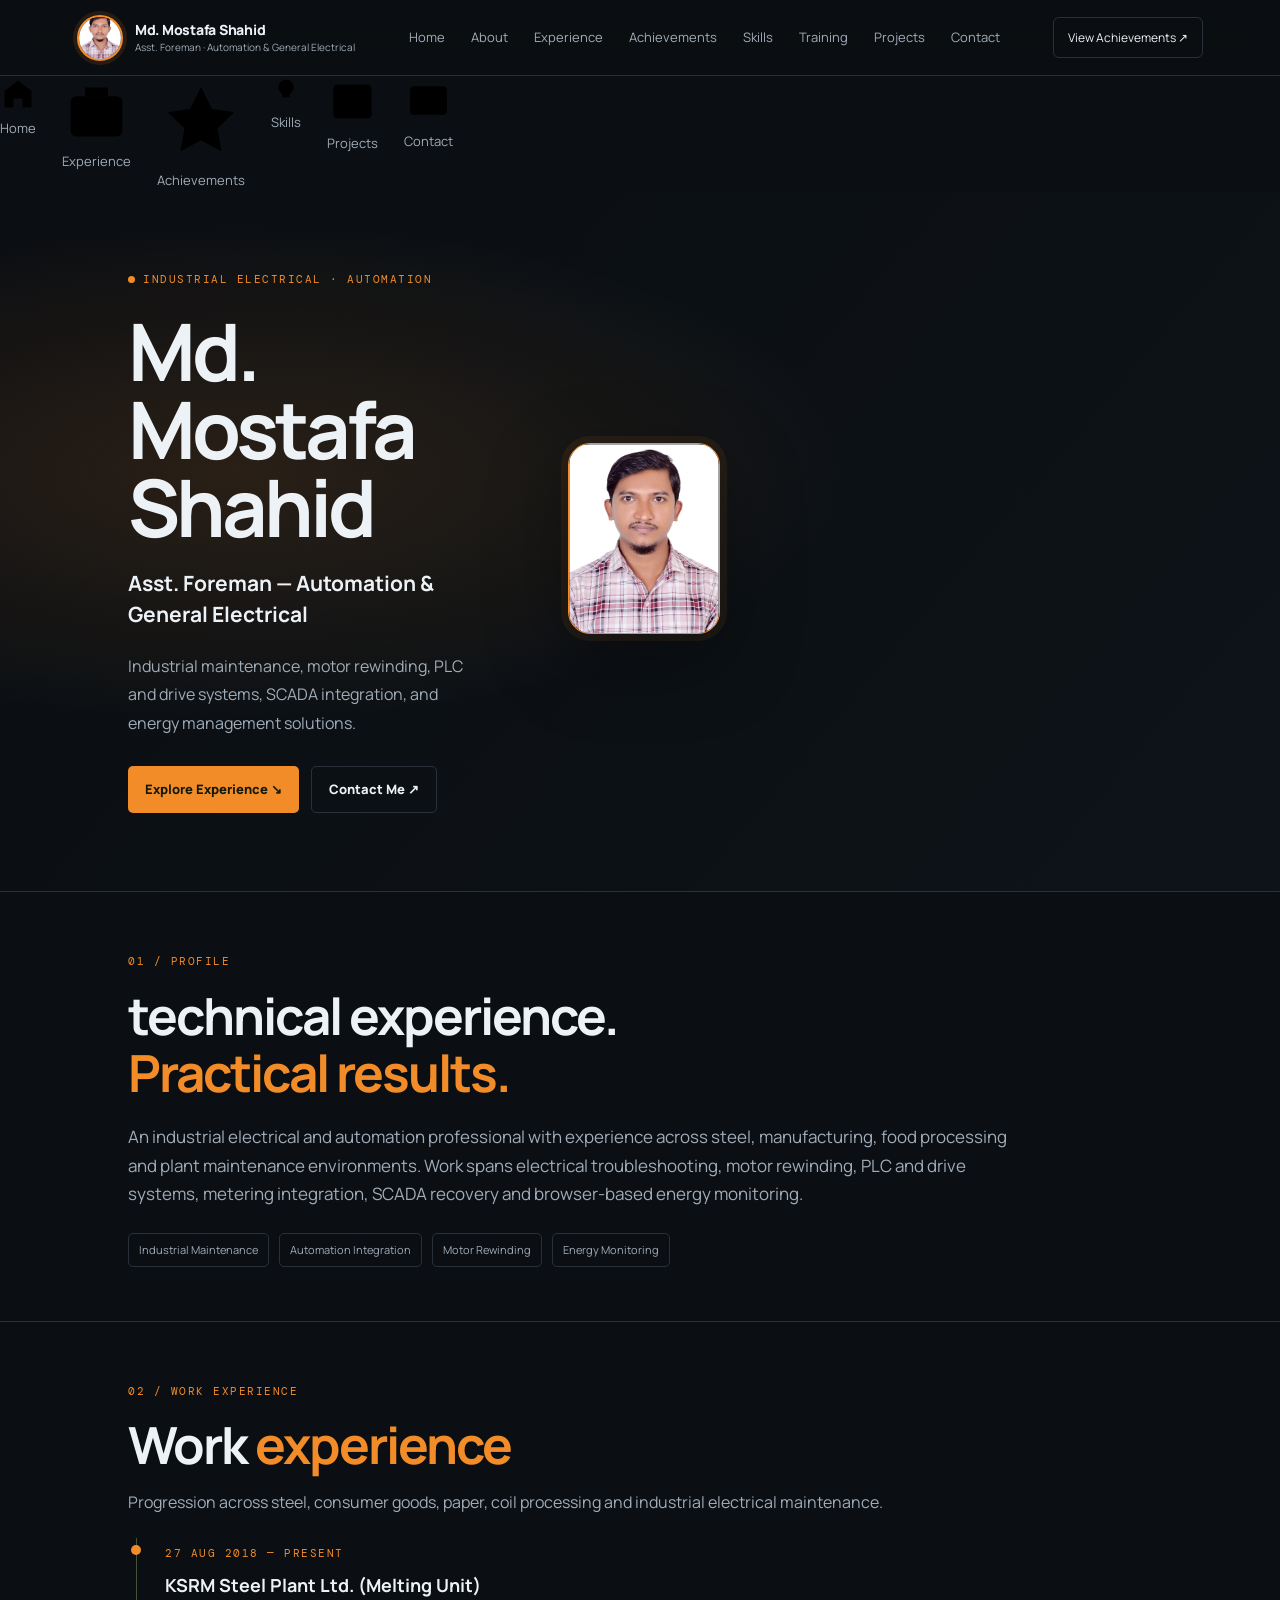
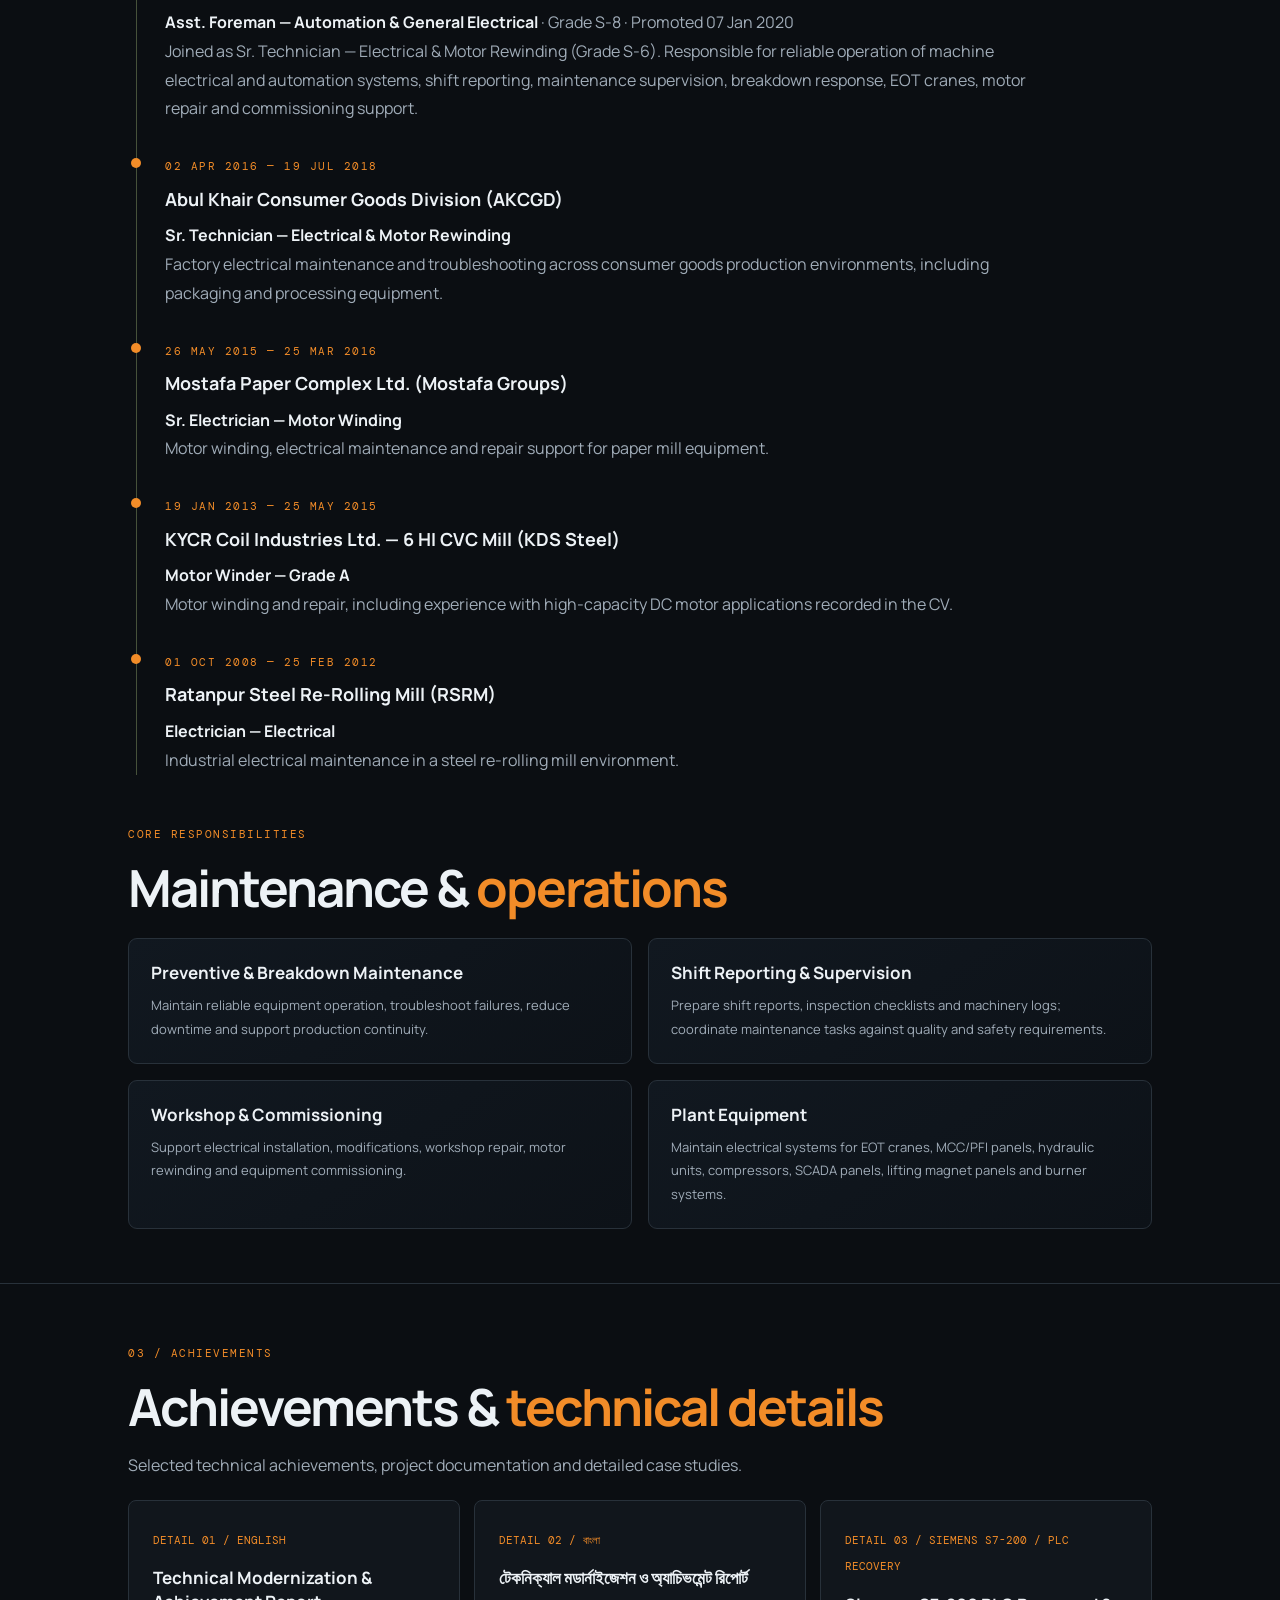
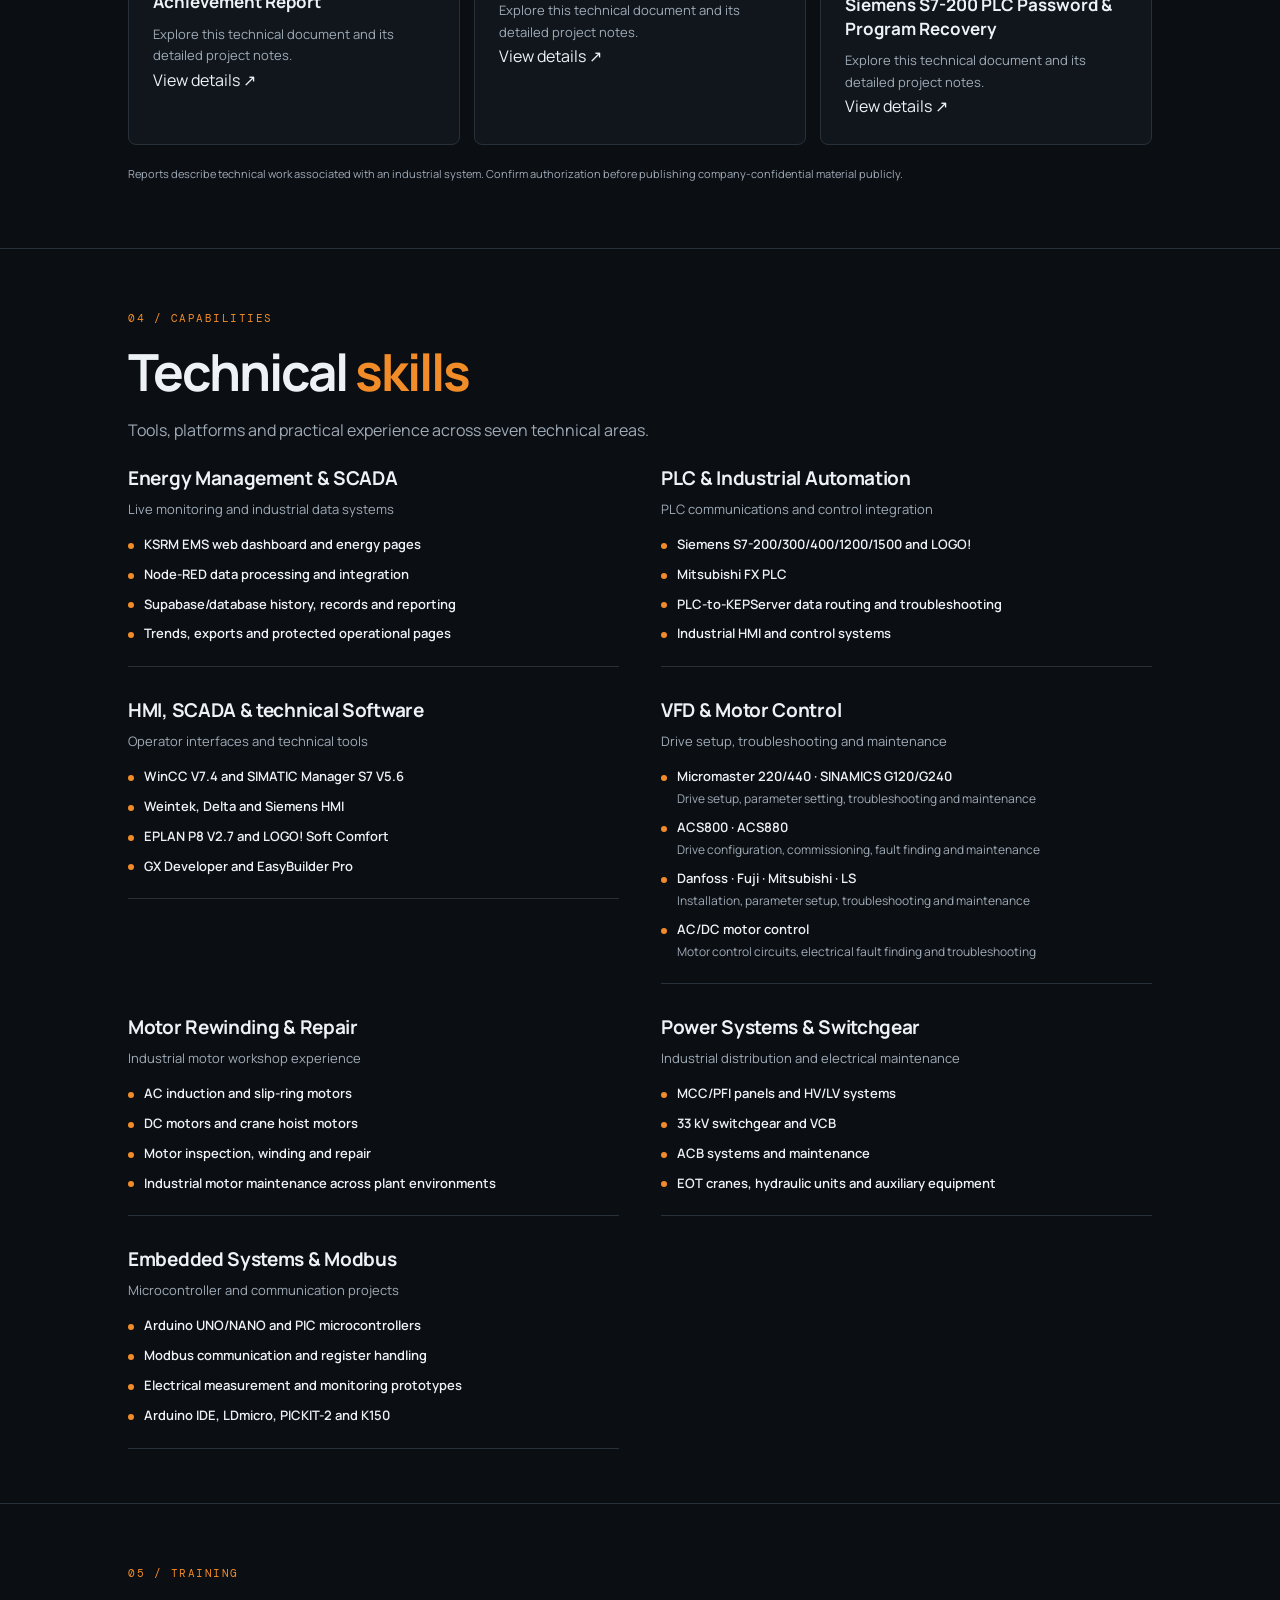
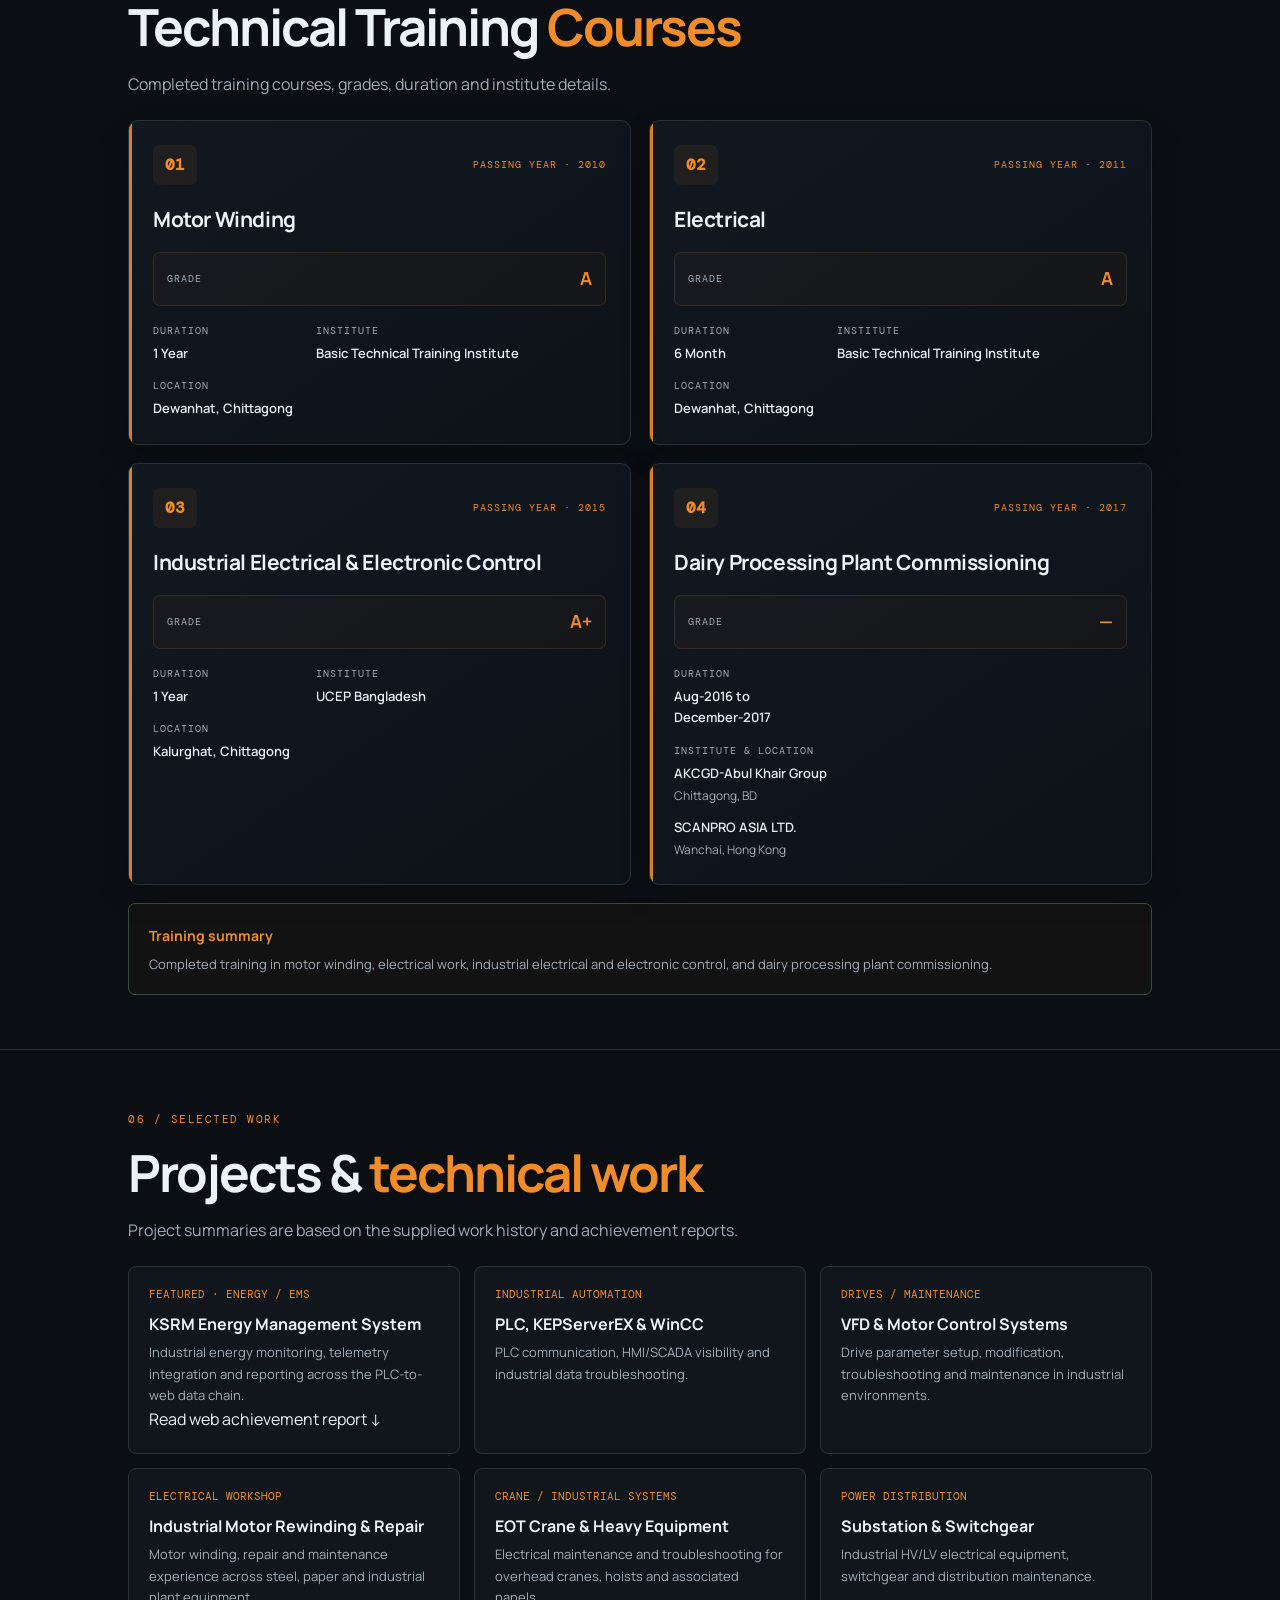
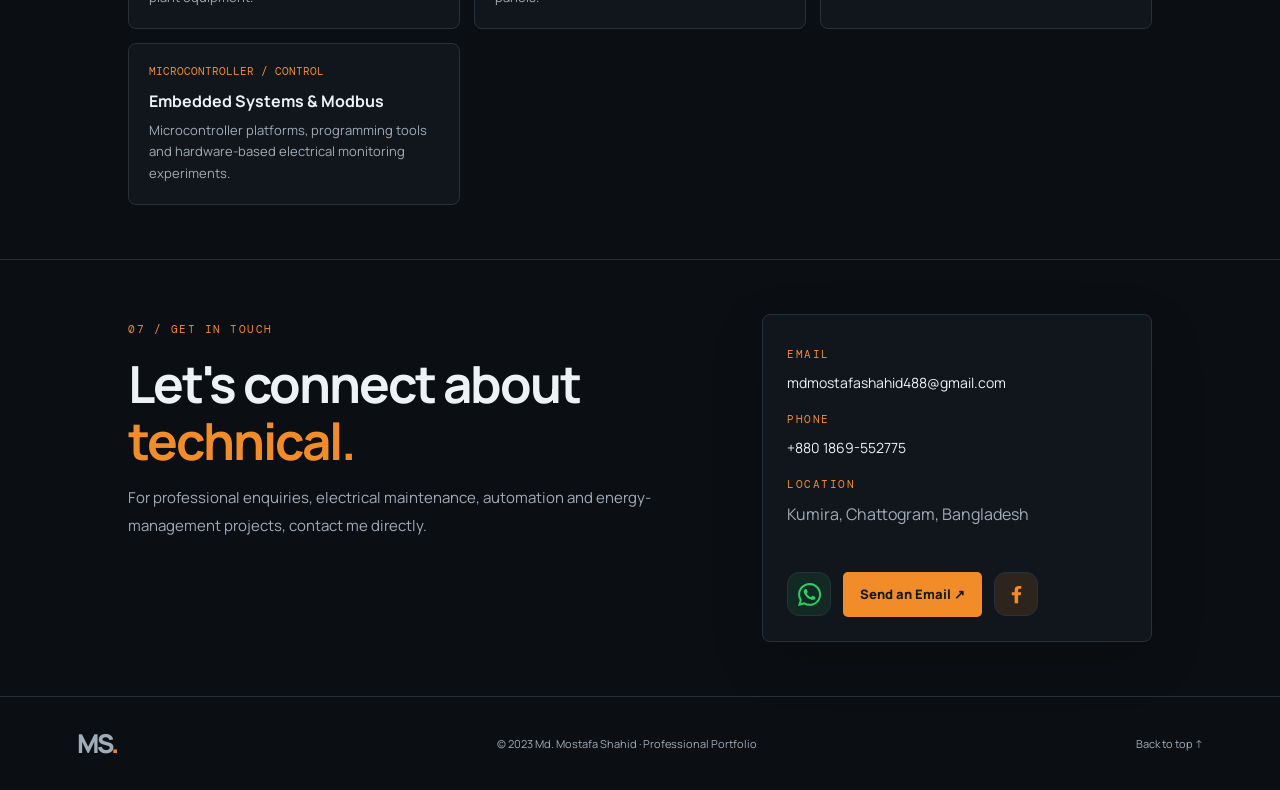
==== commit 0685b4cf: "Add fixed bottom icon navigation for mobile" ====
--- a/index.html
+++ b/index.html
@@ -1,6 +1,14 @@
 <!doctype html>
 <html lang="en"><head><meta charset="utf-8"><meta name="viewport" content="width=device-width,initial-scale=1"><meta name="description" content="Md. Mostafa Shahid — Industrial Electrical, Automation and Energy Management Systems"><title>Md. Mostafa Shahid | Professional Portfolio</title><link rel="stylesheet" href="styles.css"></head>
 <body><header class="top"><a class="identity" href="#about" aria-label="Md. Mostafa Shahid home"><img class="header-avatar" src="profile.jpg" alt="Md. Mostafa Shahid profile photo"><span class="identity-copy"><strong>Md. Mostafa Shahid</strong><small>Asst. Foreman · Automation &amp; General Electrical</small></span></a><button class="mobile-nav-toggle" type="button" aria-label="Open navigation menu" aria-expanded="false"><span></span><span></span><span></span></button><nav id="primary-navigation"><a href="#home">Home</a><a href="#about">About</a><a href="#career">Experience</a><a href="#achievements">Achievements</a><a href="#skills">Skills</a><a href="#training">Training</a><a href="#projects">Projects</a><a href="#contact">Contact</a></nav><a class="navbtn" href="#achievements">View Achievements ↗</a></header>
+<nav class="mobile-bottom-nav" aria-label="Quick section navigation">
+<a href="#home" aria-label="Home" title="Home"><svg viewBox="0 0 24 24" aria-hidden="true"><path d="m3 10 9-7 9 7v10a1 1 0 0 1-1 1h-5v-6H9v6H4a1 1 0 0 1-1-1Z"/></svg><span>Home</span></a>
+<a href="#career" aria-label="Experience" title="Experience"><svg viewBox="0 0 24 24" aria-hidden="true"><rect x="3" y="7" width="18" height="14" rx="2"/><path d="M8 7V4h8v3M3 12h18M10 12v2h4v-2"/></svg><span>Experience</span></a>
+<a href="#achievements" aria-label="Achievements" title="Achievements"><svg viewBox="0 0 24 24" aria-hidden="true"><path d="M12 3 15 9l6 .9-4.5 4.4 1.1 6.2L12 17.5l-5.6 3 1.1-6.2L3 9.9 9 9Z"/></svg><span>Achievements</span></a>
+<a href="#skills" aria-label="Skills" title="Skills"><svg viewBox="0 0 24 24" aria-hidden="true"><path d="M12 3a6 6 0 0 0-3 11.2V17h6v-2.8A6 6 0 0 0 12 3ZM9 20h6M10 17v-3M14 17v-3"/></svg><span>Skills</span></a>
+<a href="#projects" aria-label="Projects" title="Projects"><svg viewBox="0 0 24 24" aria-hidden="true"><rect x="3" y="4" width="18" height="16" rx="2"/><path d="M8 9h8M8 13h5M8 17h8"/></svg><span>Projects</span></a>
+<a href="#contact" aria-label="Contact" title="Contact"><svg viewBox="0 0 24 24" aria-hidden="true"><rect x="3" y="5" width="18" height="14" rx="2"/><path d="m4 7 8 6 8-6"/></svg><span>Contact</span></a>
+</nav>
 <main><section class="hero" id="home"><div class="hero-profile"><img class="hero-avatar" src="profile.jpg" alt="Md. Mostafa Shahid"><div class="hero-copy"><span class="eyebrow"><span class="dot"></span>INDUSTRIAL ELECTRICAL · AUTOMATION</span><h1>Md. Mostafa Shahid</h1><p class="lead">Asst. Foreman — Automation &amp; General Electrical</p><p class="intro">Industrial maintenance, motor rewinding, PLC and drive systems, SCADA integration, and energy management solutions.</p><div class="actions"><a class="btn primary" href="#career">Explore Experience ↘</a><a class="btn secondary" href="#contact">Contact Me ↗</a></div></div></div></section><section class="section" id="about"><div class="section-head"><span>01 / PROFILE</span><h2>technical experience.<br><em>Practical results.</em></h2></div><p class="wide">An industrial electrical and automation professional with experience across steel, manufacturing, food processing and plant maintenance environments. Work spans electrical troubleshooting, motor rewinding, PLC and drive systems, metering integration, SCADA recovery and browser-based energy monitoring.</p><div class="chips"><span>Industrial Maintenance</span><span>Automation Integration</span><span>Motor Rewinding</span><span>Energy Monitoring</span></div></section>
 <section class="section" id="career"><div class="section-head"><span>02 / WORK EXPERIENCE</span><h2>Work <em>experience</em></h2><p>Progression across steel, consumer goods, paper, coil processing and industrial electrical maintenance.</p></div><div class="timeline">
 <article><span>27 AUG 2018 — PRESENT</span><h3>KSRM Steel Plant Ltd. (Melting Unit)</h3><p><strong>Asst. Foreman — Automation &amp; General Electrical</strong> · Grade S-8 · Promoted 07 Jan 2020</p><p>Joined as Sr. Technician — Electrical &amp; Motor Rewinding (Grade S-6). Responsible for reliable operation of machine electrical and automation systems, shift reporting, maintenance supervision, breakdown response, EOT cranes, motor repair and commissioning support.</p></article>
--- a/styles.css
+++ b/styles.css
@@ -373,3 +373,12 @@
  .top.nav-open .mobile-nav-toggle span:nth-child(2){opacity:0}
  .top.nav-open .mobile-nav-toggle span:last-child{transform:translateY(-7px) rotate(-45deg)}
 }
+
+
+/* Pin mobile hamburger to the top-right of the header */
+@media(max-width:760px){
+ .top{position:sticky;top:0;display:flex;flex-wrap:wrap;align-items:center}
+ .identity{flex:1 1 auto!important;width:auto;min-width:0;order:1}
+ .mobile-nav-toggle{display:flex!important;order:2;margin-left:auto;align-self:center}
+ .top nav{order:3!important;width:100%}
+}
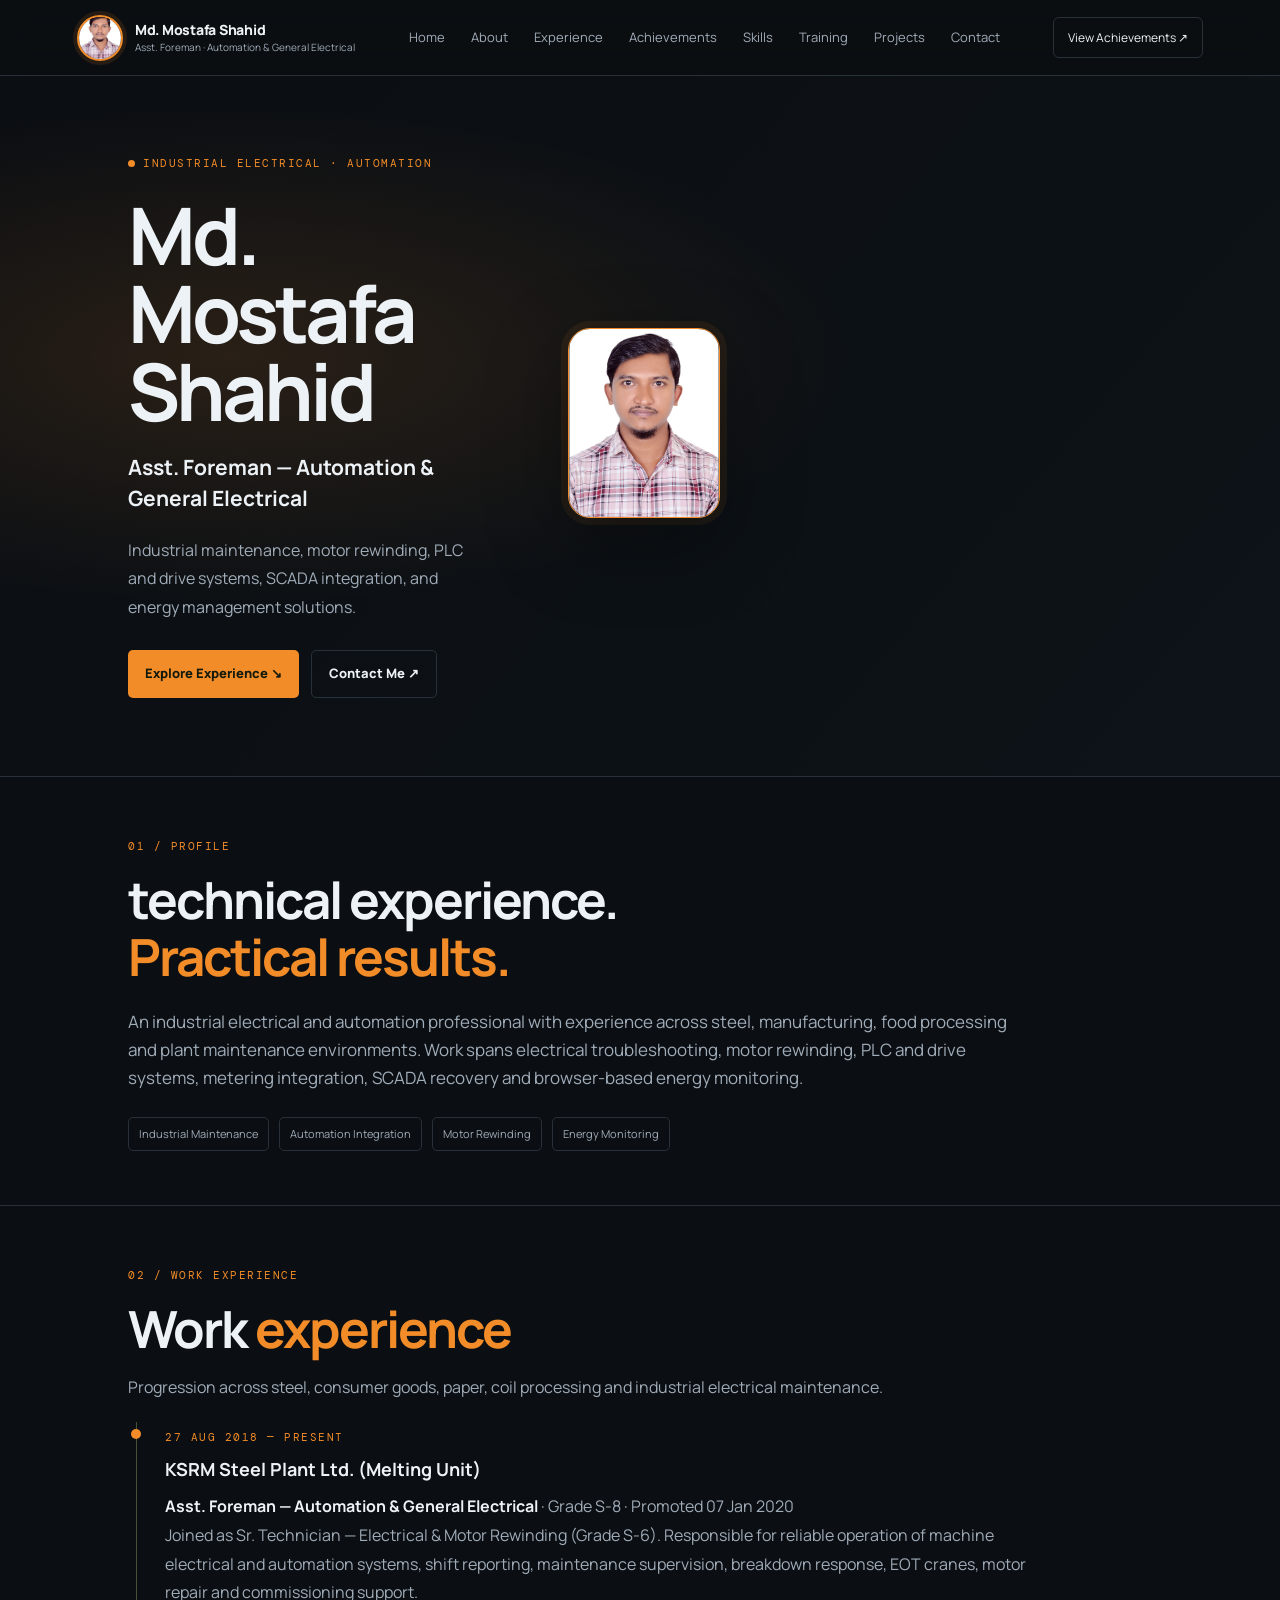
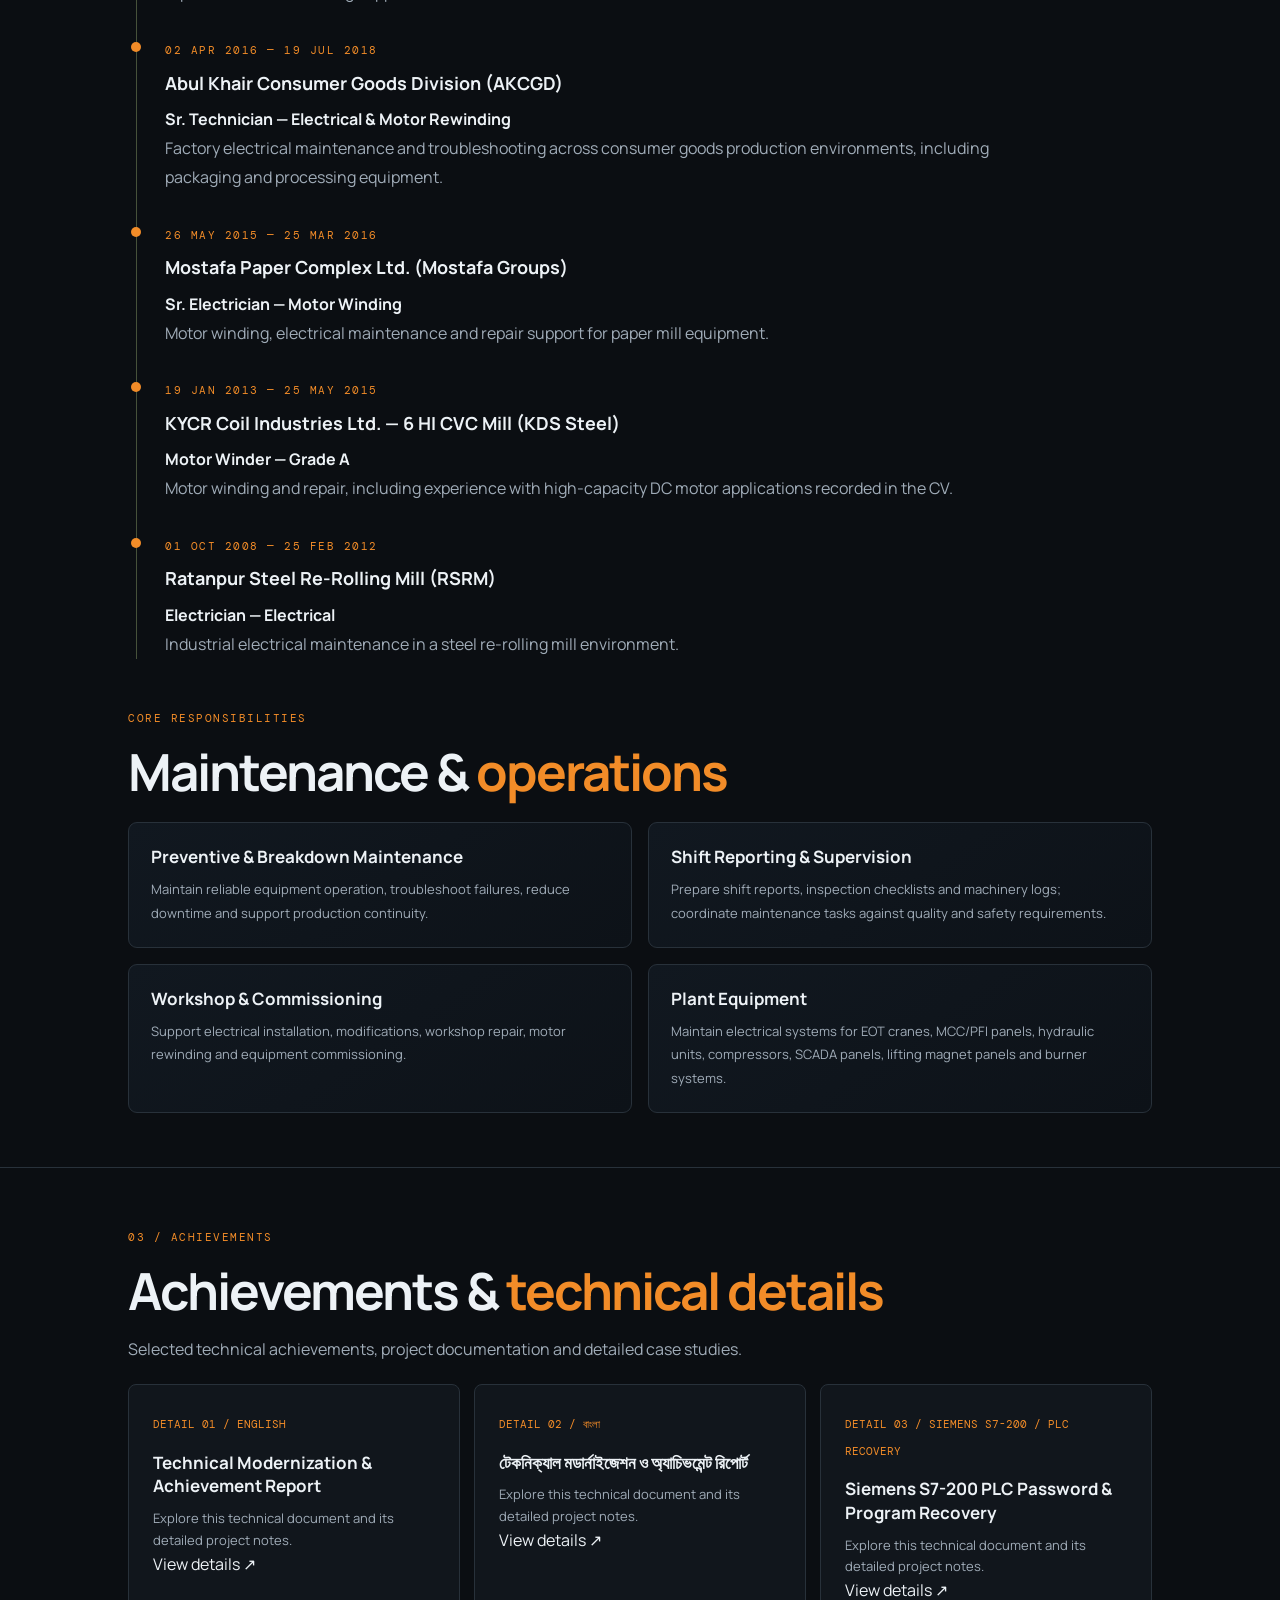
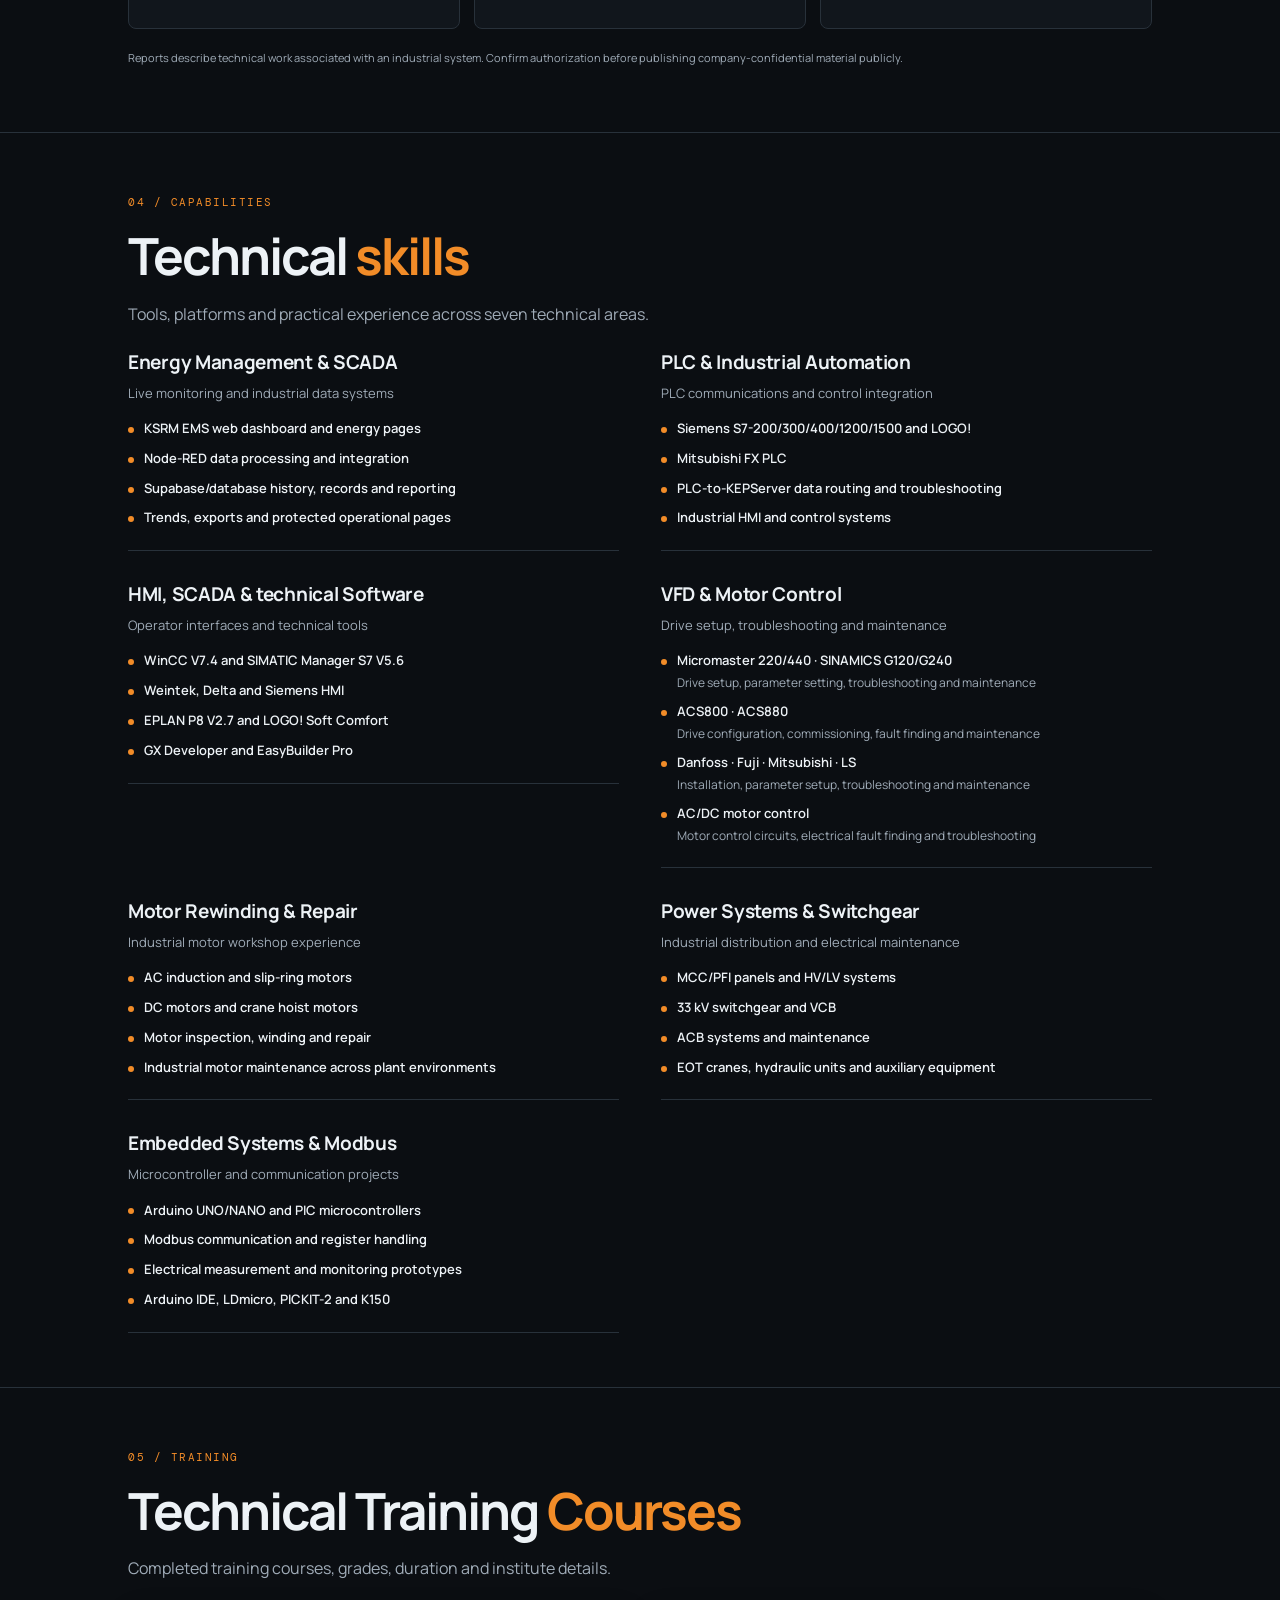
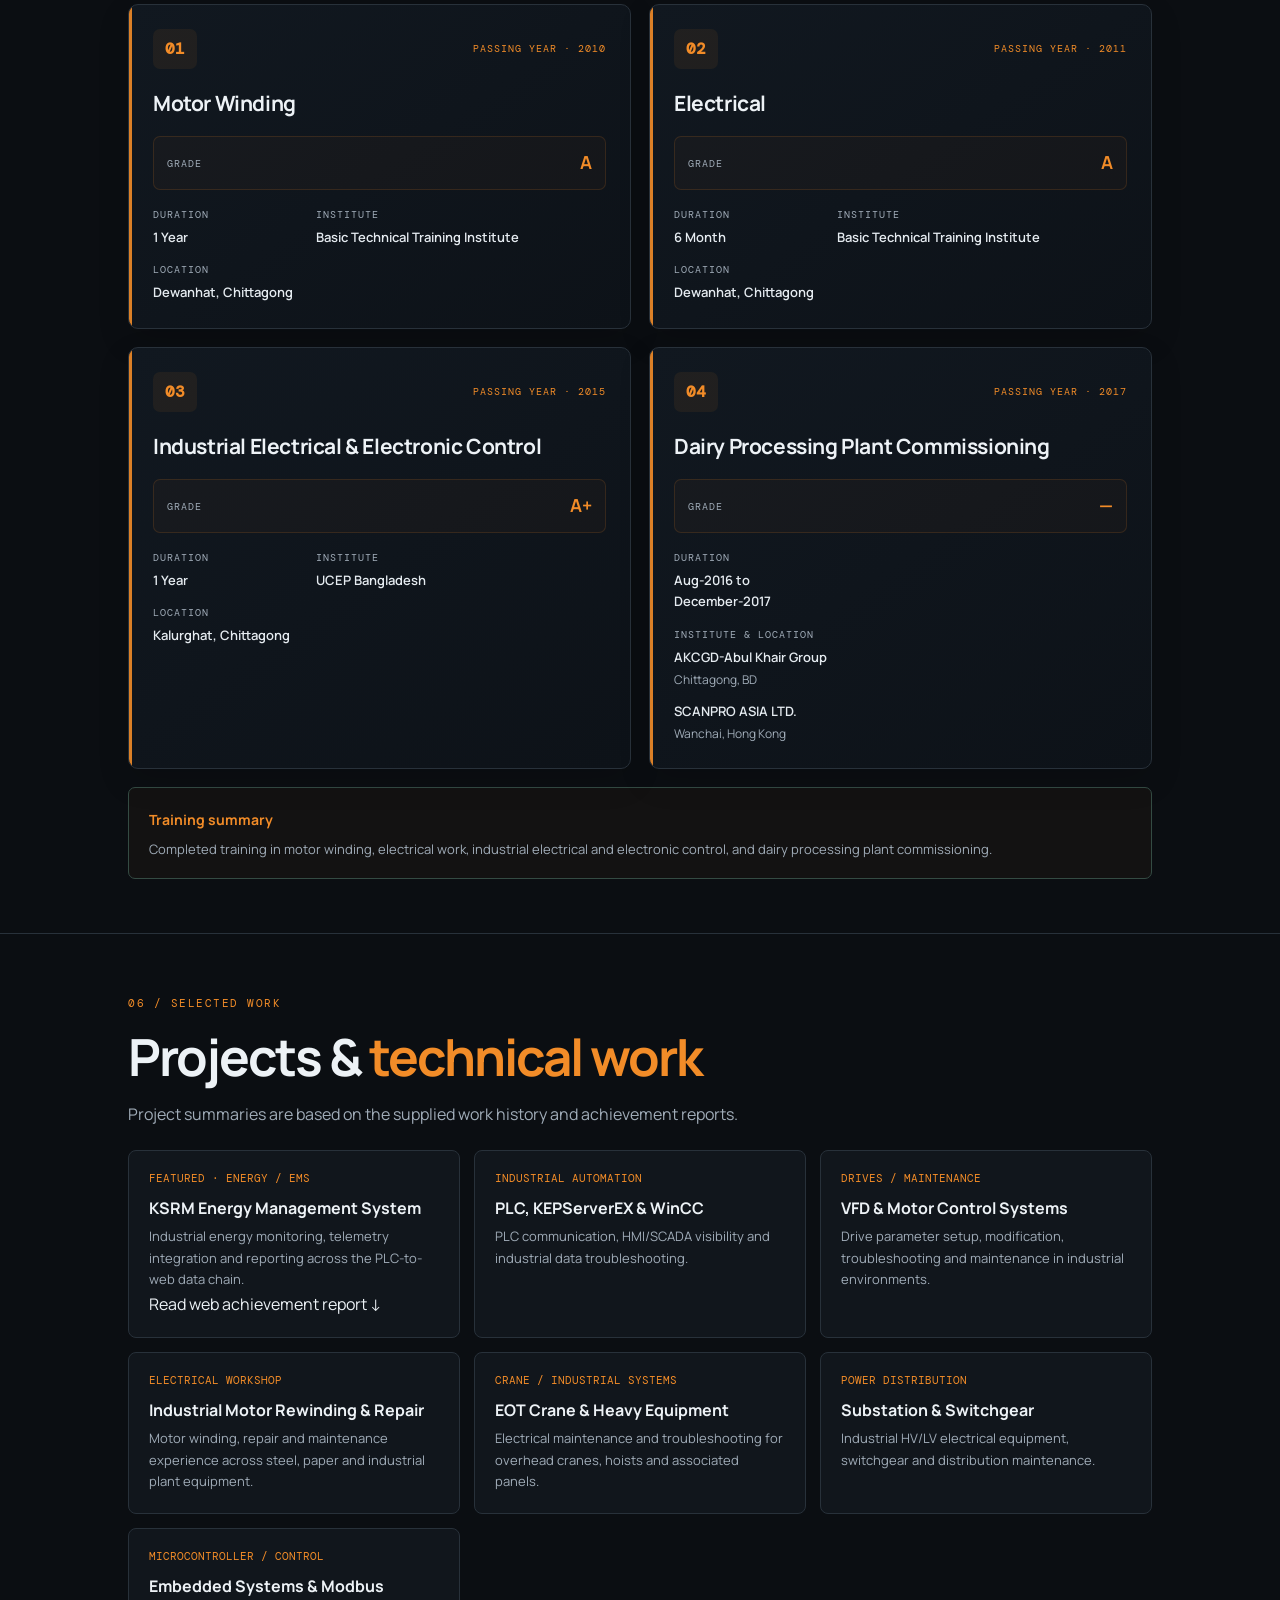
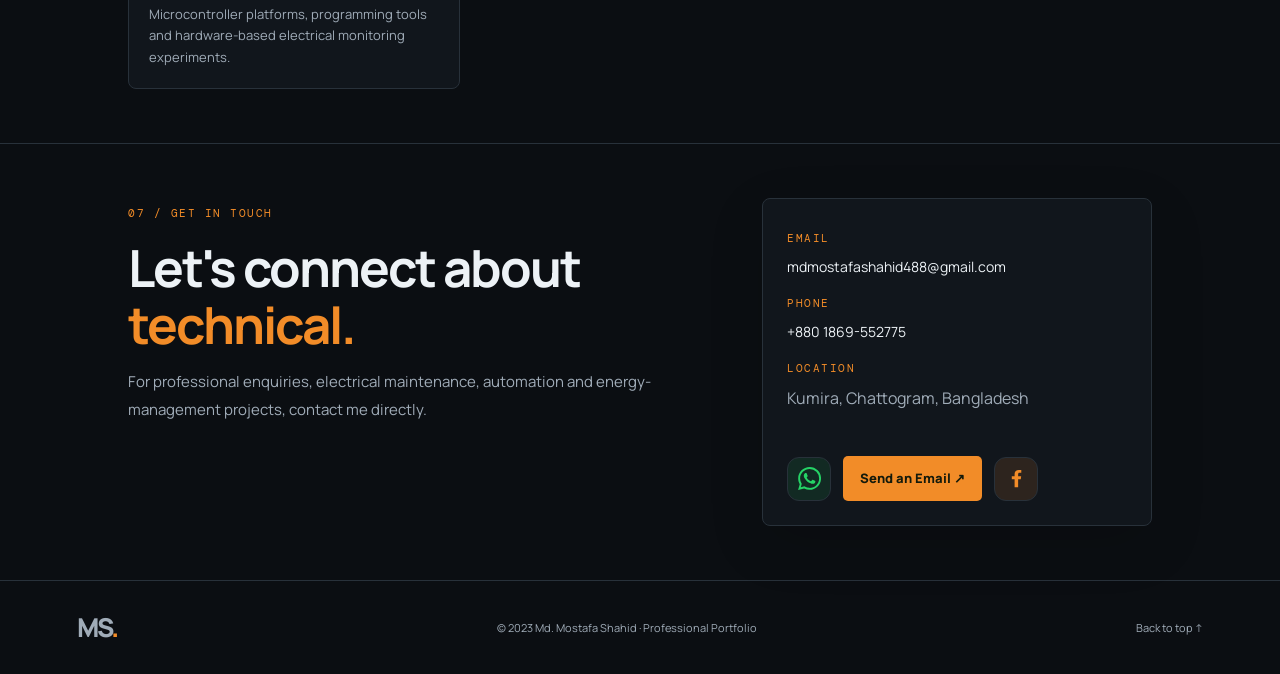
==== commit 01b35231: "Restore all six mobile navigation icons and refresh stylesheet cache" ====
--- a/index.html
+++ b/index.html
@@ -1,5 +1,5 @@
 <!doctype html>
-<html lang="en"><head><meta charset="utf-8"><meta name="viewport" content="width=device-width,initial-scale=1"><meta name="description" content="Md. Mostafa Shahid — Industrial Electrical, Automation and Energy Management Systems"><title>Md. Mostafa Shahid | Professional Portfolio</title><link rel="stylesheet" href="styles.css"></head>
+<html lang="en"><head><meta charset="utf-8"><meta name="viewport" content="width=device-width,initial-scale=1"><meta name="description" content="Md. Mostafa Shahid — Industrial Electrical, Automation and Energy Management Systems"><title>Md. Mostafa Shahid | Professional Portfolio</title><link rel="stylesheet" href="styles.css?v=20261014-nav6"></head>
 <body><header class="top"><a class="identity" href="#about" aria-label="Md. Mostafa Shahid home"><img class="header-avatar" src="profile.jpg" alt="Md. Mostafa Shahid profile photo"><span class="identity-copy"><strong>Md. Mostafa Shahid</strong><small>Asst. Foreman · Automation &amp; General Electrical</small></span></a><button class="mobile-nav-toggle" type="button" aria-label="Open navigation menu" aria-expanded="false"><span></span><span></span><span></span></button><nav id="primary-navigation"><a href="#home">Home</a><a href="#about">About</a><a href="#career">Experience</a><a href="#achievements">Achievements</a><a href="#skills">Skills</a><a href="#training">Training</a><a href="#projects">Projects</a><a href="#contact">Contact</a></nav><a class="navbtn" href="#achievements">View Achievements ↗</a></header>
 <nav class="mobile-bottom-nav" aria-label="Quick section navigation">
 <a href="#home" aria-label="Home" title="Home"><svg viewBox="0 0 24 24" aria-hidden="true"><path d="m3 10 9-7 9 7v10a1 1 0 0 1-1 1h-5v-6H9v6H4a1 1 0 0 1-1-1Z"/></svg><span>Home</span></a>
--- a/styles.css
+++ b/styles.css
@@ -382,3 +382,26 @@
  .mobile-nav-toggle{display:flex!important;order:2;margin-left:auto;align-self:center}
  .top nav{order:3!important;width:100%}
 }
+
+
+/* Fixed icon navigation bar at the bottom of mobile screens */
+.mobile-bottom-nav{display:none}
+@media(max-width:760px){
+ body{padding-bottom:76px}
+ .mobile-bottom-nav{position:fixed;left:0;right:0;bottom:0;z-index:30;display:grid;grid-template-columns:repeat(6,minmax(0,1fr));gap:0;padding:9px 4px calc(9px + env(safe-area-inset-bottom));background:rgba(11,14,18,.96);border-top:1px solid var(--line);backdrop-filter:blur(16px)}
+ .mobile-bottom-nav a{display:flex;min-width:0;align-items:center;justify-content:center;flex-direction:column;gap:4px;color:var(--muted);font-size:9px;line-height:1.2;text-align:center}
+ .mobile-bottom-nav svg{width:20px;height:20px;fill:none;stroke:currentColor;stroke-width:1.8;stroke-linecap:round;stroke-linejoin:round}
+ .mobile-bottom-nav a:hover,.mobile-bottom-nav a:focus-visible{color:var(--accent)}
+ html{scroll-padding-bottom:88px}
+}
+
+
+/* Larger hero portrait on mobile */
+@media(max-width:760px){
+ .hero-portrait{width:min(88%,360px)!important;max-width:360px!important;justify-self:center}
+ .portrait-frame{padding:9px;border-radius:20px}
+ .portrait-frame img{width:100%;aspect-ratio:4/5;object-fit:cover;object-position:center 25%;border-radius:13px}
+}
+@media(max-width:420px){
+ .hero-portrait{width:92%!important;max-width:340px!important}
+}
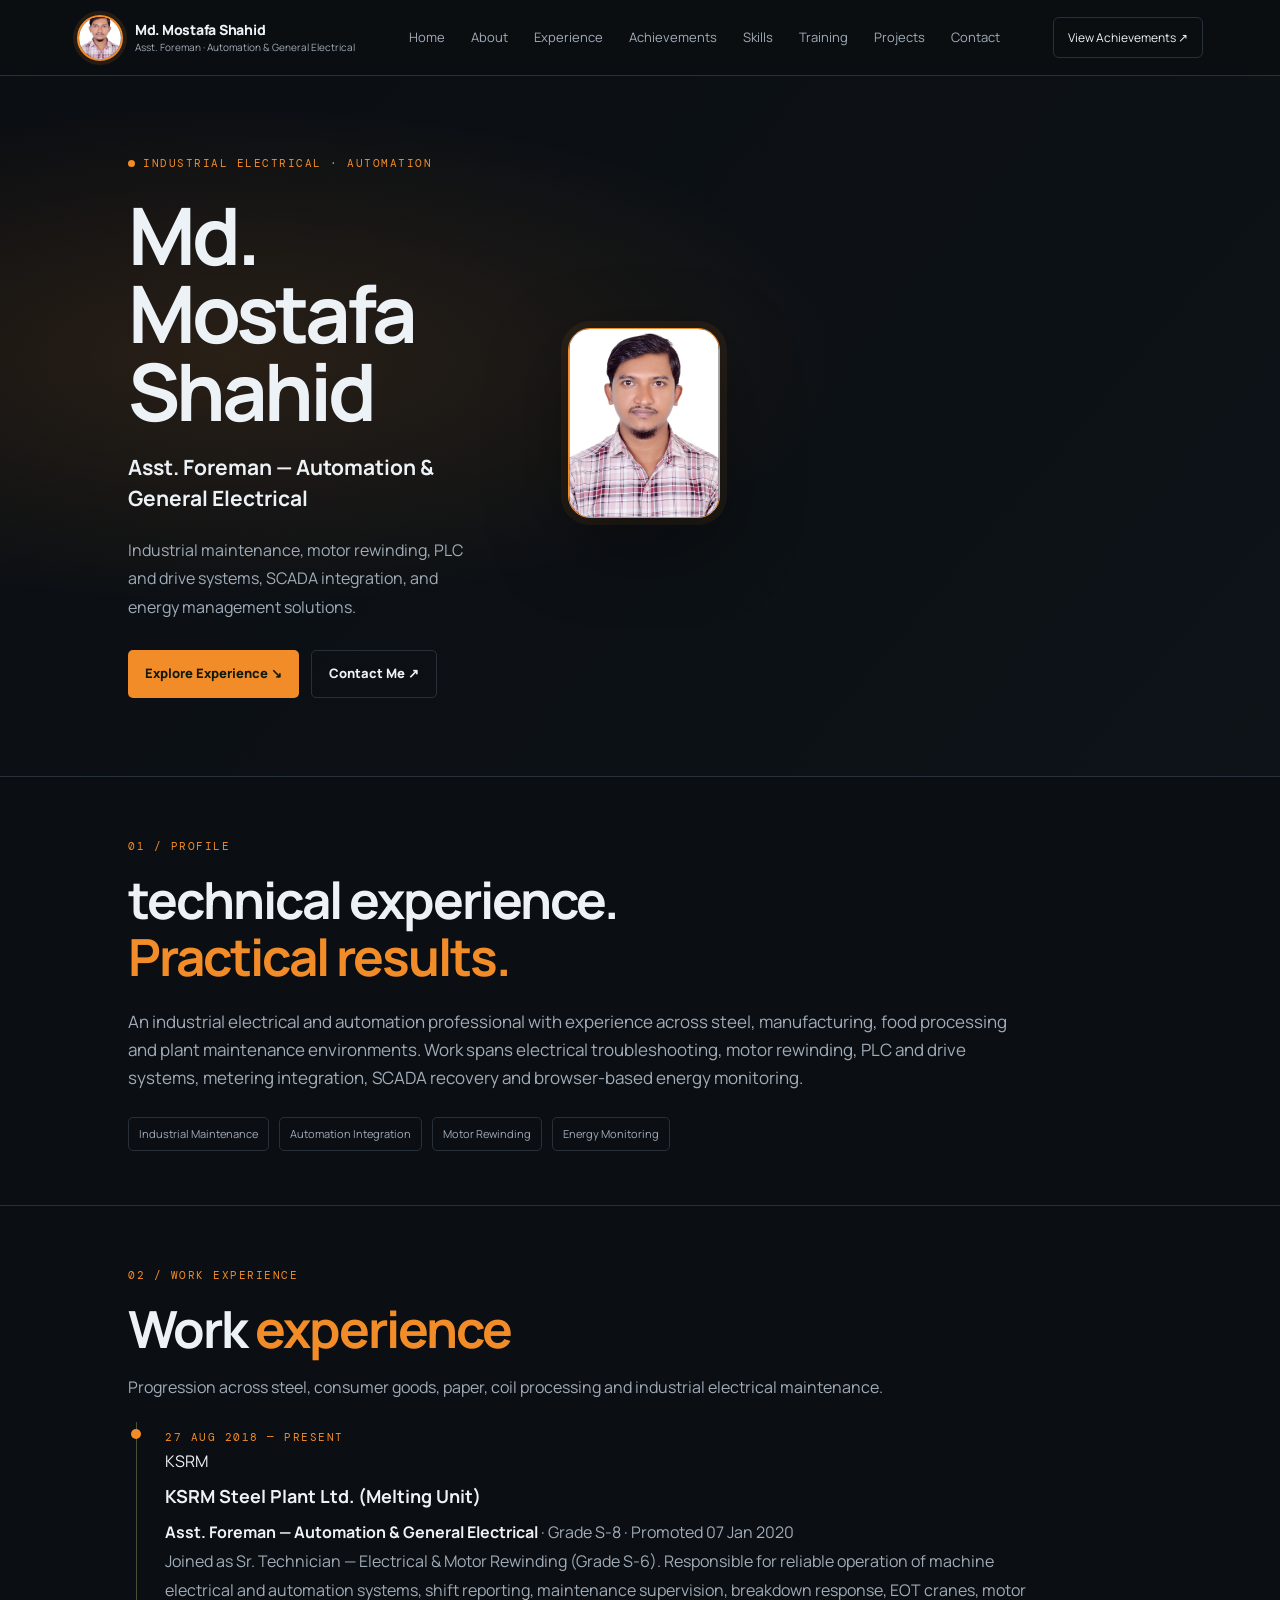
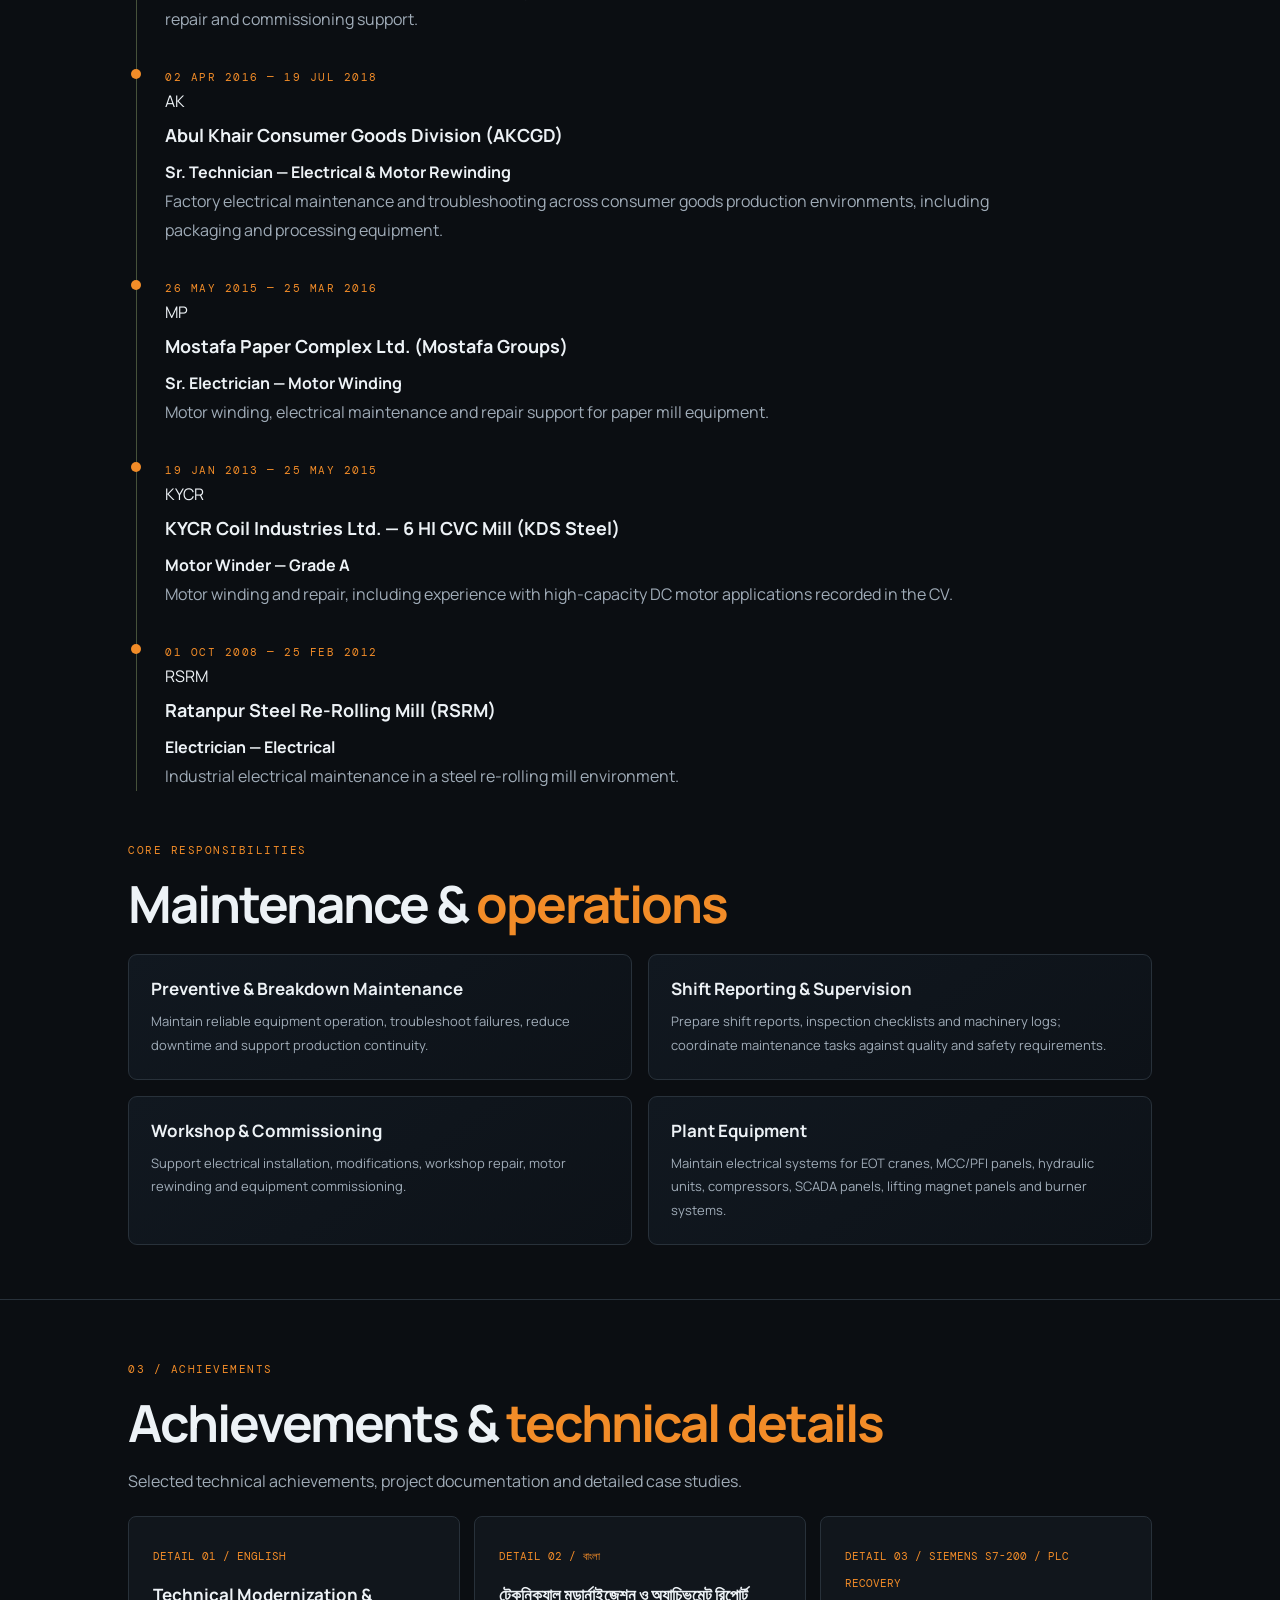
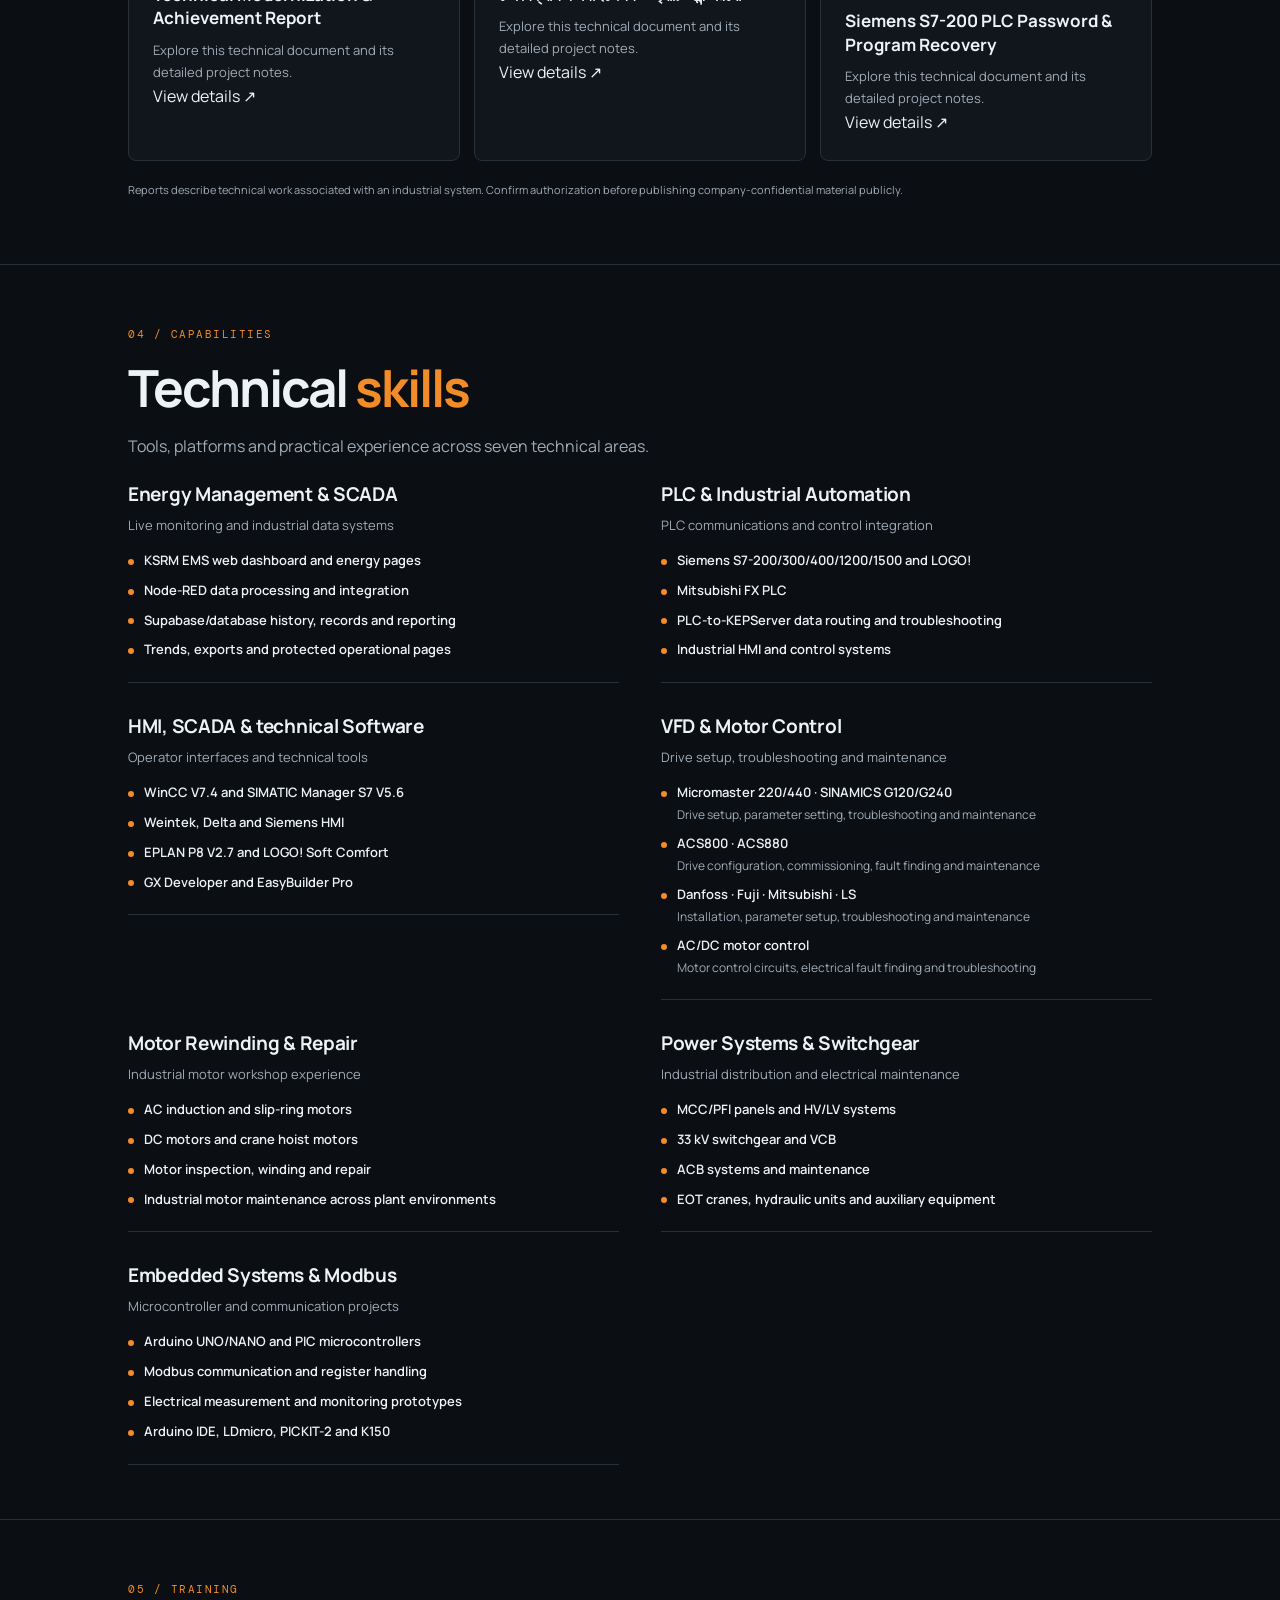
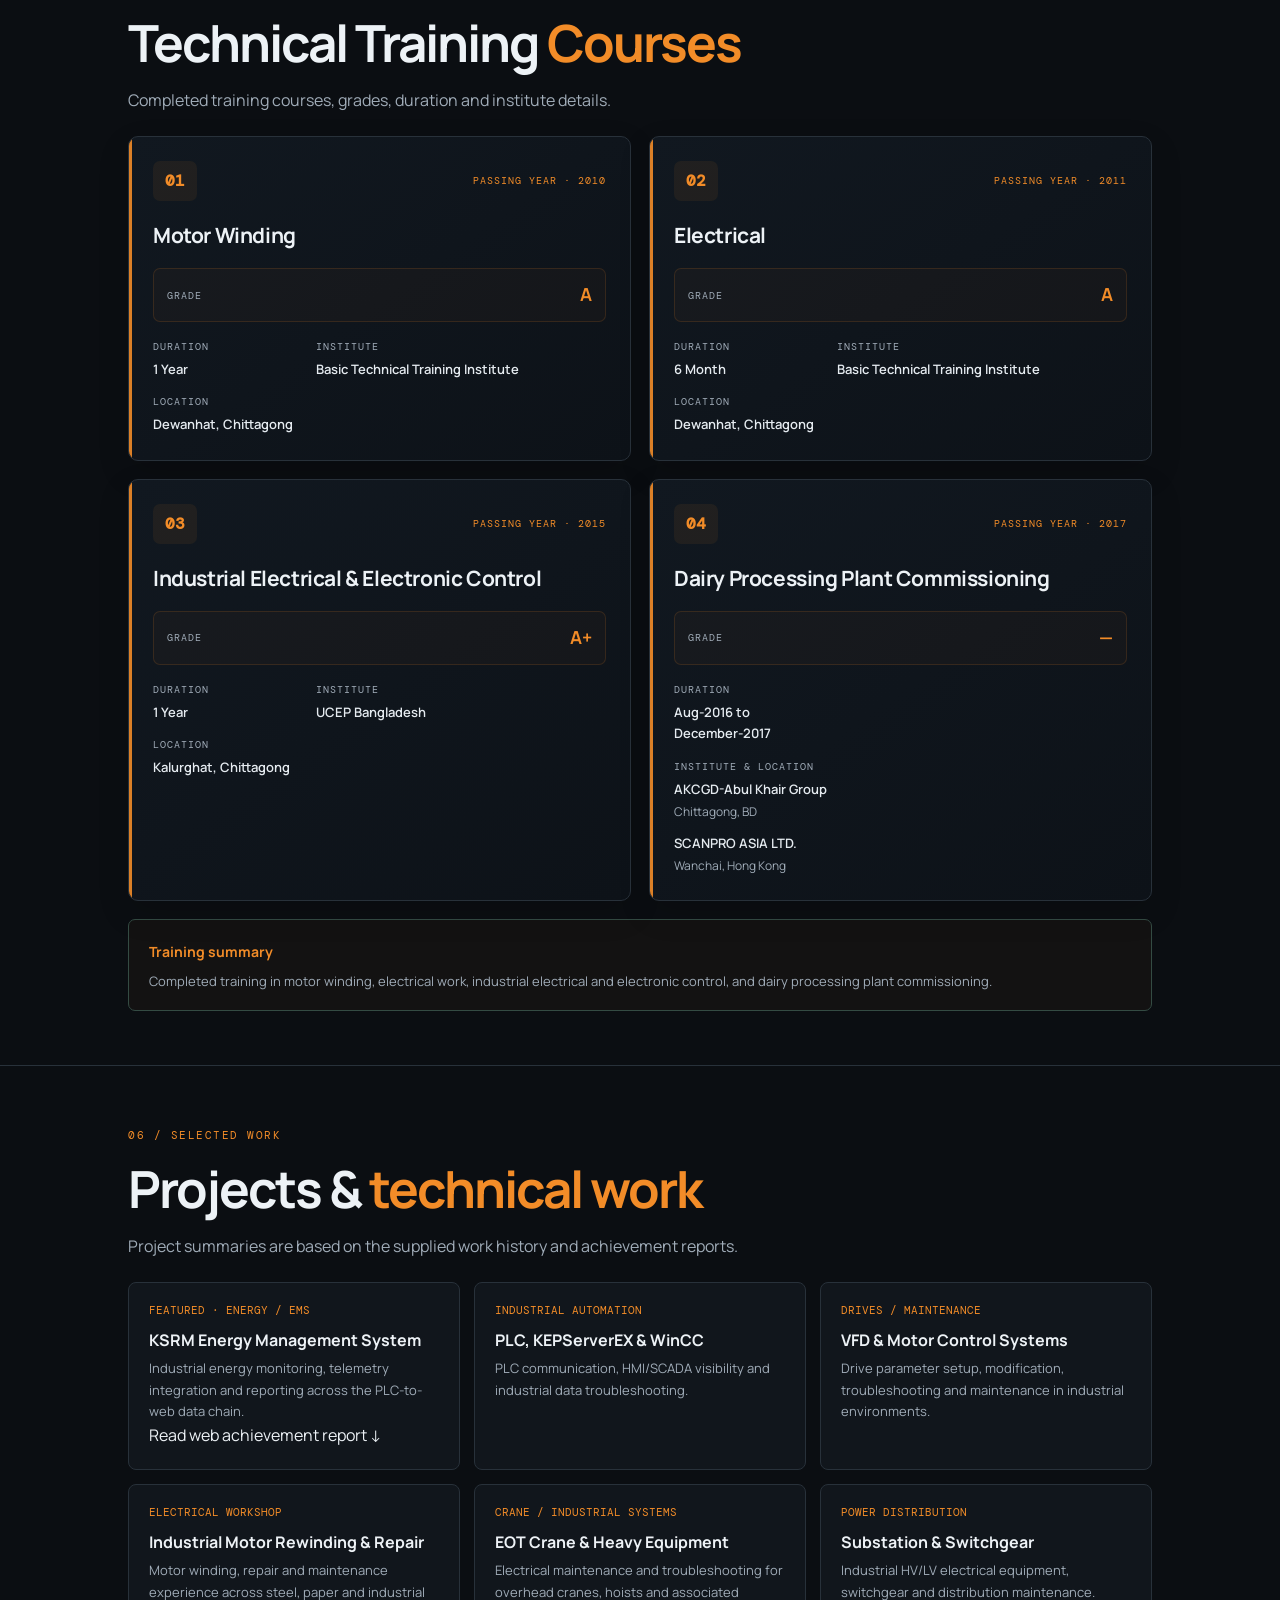
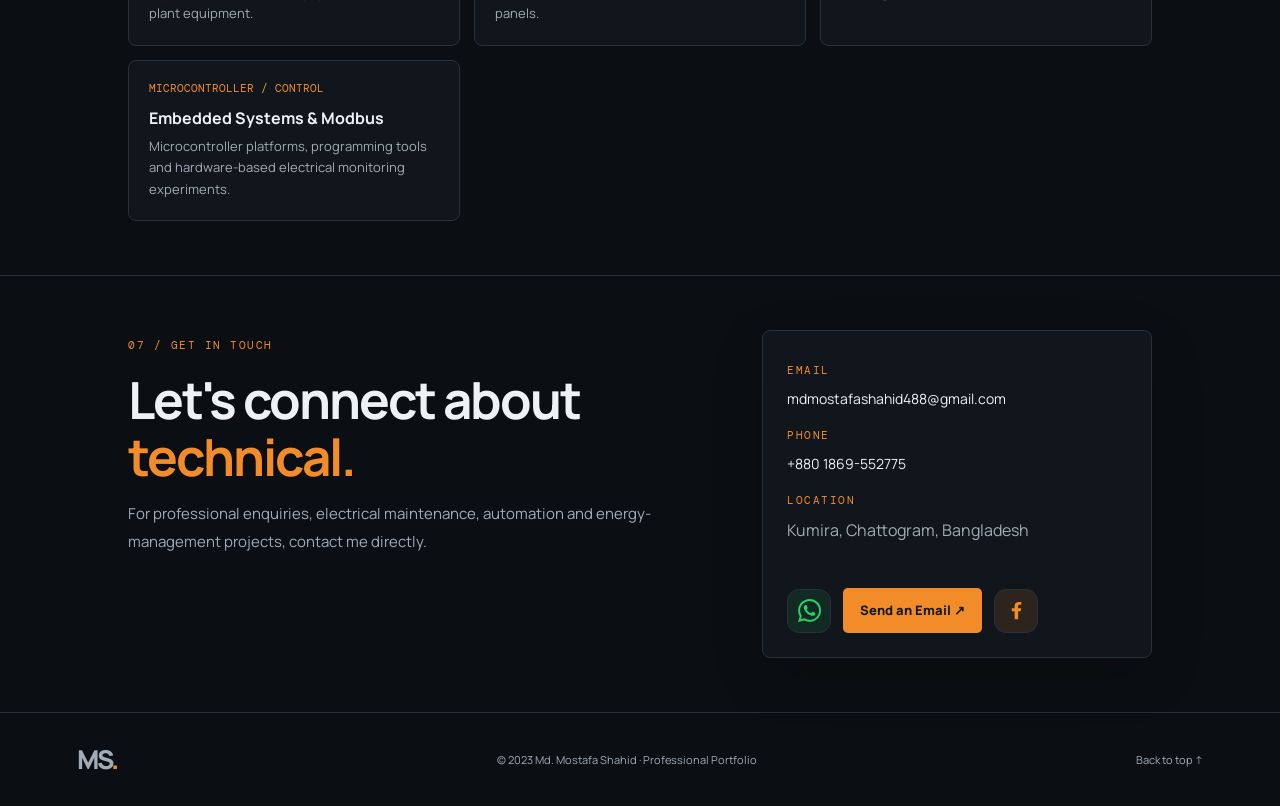
==== commit 9804866c: "Add compact favicon-style employer marks to experience timeline" ====
--- a/index.html
+++ b/index.html
@@ -1,5 +1,5 @@
 <!doctype html>
-<html lang="en"><head><meta charset="utf-8"><meta name="viewport" content="width=device-width,initial-scale=1"><meta name="description" content="Md. Mostafa Shahid — Industrial Electrical, Automation and Energy Management Systems"><title>Md. Mostafa Shahid | Professional Portfolio</title><link rel="stylesheet" href="styles.css?v=20261014-nav6"></head>
+<html lang="en"><head><meta charset="utf-8"><meta name="viewport" content="width=device-width,initial-scale=1"><meta name="description" content="Md. Mostafa Shahid — Industrial Electrical, Automation and Energy Management Systems"><title>Md. Mostafa Shahid | Professional Portfolio</title><link rel="stylesheet" href="styles.css?v=20261014-companyicons"></head>
 <body><header class="top"><a class="identity" href="#about" aria-label="Md. Mostafa Shahid home"><img class="header-avatar" src="profile.jpg" alt="Md. Mostafa Shahid profile photo"><span class="identity-copy"><strong>Md. Mostafa Shahid</strong><small>Asst. Foreman · Automation &amp; General Electrical</small></span></a><button class="mobile-nav-toggle" type="button" aria-label="Open navigation menu" aria-expanded="false"><span></span><span></span><span></span></button><nav id="primary-navigation"><a href="#home">Home</a><a href="#about">About</a><a href="#career">Experience</a><a href="#achievements">Achievements</a><a href="#skills">Skills</a><a href="#training">Training</a><a href="#projects">Projects</a><a href="#contact">Contact</a></nav><a class="navbtn" href="#achievements">View Achievements ↗</a></header>
 <nav class="mobile-bottom-nav" aria-label="Quick section navigation">
 <a href="#home" aria-label="Home" title="Home"><svg viewBox="0 0 24 24" aria-hidden="true"><path d="m3 10 9-7 9 7v10a1 1 0 0 1-1 1h-5v-6H9v6H4a1 1 0 0 1-1-1Z"/></svg><span>Home</span></a>
@@ -11,11 +11,11 @@
 </nav>
 <main><section class="hero" id="home"><div class="hero-profile"><img class="hero-avatar" src="profile.jpg" alt="Md. Mostafa Shahid"><div class="hero-copy"><span class="eyebrow"><span class="dot"></span>INDUSTRIAL ELECTRICAL · AUTOMATION</span><h1>Md. Mostafa Shahid</h1><p class="lead">Asst. Foreman — Automation &amp; General Electrical</p><p class="intro">Industrial maintenance, motor rewinding, PLC and drive systems, SCADA integration, and energy management solutions.</p><div class="actions"><a class="btn primary" href="#career">Explore Experience ↘</a><a class="btn secondary" href="#contact">Contact Me ↗</a></div></div></div></section><section class="section" id="about"><div class="section-head"><span>01 / PROFILE</span><h2>technical experience.<br><em>Practical results.</em></h2></div><p class="wide">An industrial electrical and automation professional with experience across steel, manufacturing, food processing and plant maintenance environments. Work spans electrical troubleshooting, motor rewinding, PLC and drive systems, metering integration, SCADA recovery and browser-based energy monitoring.</p><div class="chips"><span>Industrial Maintenance</span><span>Automation Integration</span><span>Motor Rewinding</span><span>Energy Monitoring</span></div></section>
 <section class="section" id="career"><div class="section-head"><span>02 / WORK EXPERIENCE</span><h2>Work <em>experience</em></h2><p>Progression across steel, consumer goods, paper, coil processing and industrial electrical maintenance.</p></div><div class="timeline">
-<article><span>27 AUG 2018 — PRESENT</span><h3>KSRM Steel Plant Ltd. (Melting Unit)</h3><p><strong>Asst. Foreman — Automation &amp; General Electrical</strong> · Grade S-8 · Promoted 07 Jan 2020</p><p>Joined as Sr. Technician — Electrical &amp; Motor Rewinding (Grade S-6). Responsible for reliable operation of machine electrical and automation systems, shift reporting, maintenance supervision, breakdown response, EOT cranes, motor repair and commissioning support.</p></article>
-<article><span>02 APR 2016 — 19 JUL 2018</span><h3>Abul Khair Consumer Goods Division (AKCGD)</h3><p><strong>Sr. Technician — Electrical &amp; Motor Rewinding</strong></p><p>Factory electrical maintenance and troubleshooting across consumer goods production environments, including packaging and processing equipment.</p></article>
-<article><span>26 MAY 2015 — 25 MAR 2016</span><h3>Mostafa Paper Complex Ltd. (Mostafa Groups)</h3><p><strong>Sr. Electrician — Motor Winding</strong></p><p>Motor winding, electrical maintenance and repair support for paper mill equipment.</p></article>
-<article><span>19 JAN 2013 — 25 MAY 2015</span><h3>KYCR Coil Industries Ltd. — 6 HI CVC Mill (KDS Steel)</h3><p><strong>Motor Winder — Grade A</strong></p><p>Motor winding and repair, including experience with high-capacity DC motor applications recorded in the CV.</p></article>
-<article><span>01 OCT 2008 — 25 FEB 2012</span><h3>Ratanpur Steel Re-Rolling Mill (RSRM)</h3><p><strong>Electrician — Electrical</strong></p><p>Industrial electrical maintenance in a steel re-rolling mill environment.</p></article>
+<article><span>27 AUG 2018 — PRESENT</span><div class="company-heading"><span class="company-favicon ksrm" aria-hidden="true">KSRM</span><h3>KSRM Steel Plant Ltd. (Melting Unit)</h3></div><p><strong>Asst. Foreman — Automation &amp; General Electrical</strong> · Grade S-8 · Promoted 07 Jan 2020</p><p>Joined as Sr. Technician — Electrical &amp; Motor Rewinding (Grade S-6). Responsible for reliable operation of machine electrical and automation systems, shift reporting, maintenance supervision, breakdown response, EOT cranes, motor repair and commissioning support.</p></article>
+<article><span>02 APR 2016 — 19 JUL 2018</span><div class="company-heading"><span class="company-favicon abulkhair" aria-hidden="true">AK</span><h3>Abul Khair Consumer Goods Division (AKCGD)</h3></div><p><strong>Sr. Technician — Electrical &amp; Motor Rewinding</strong></p><p>Factory electrical maintenance and troubleshooting across consumer goods production environments, including packaging and processing equipment.</p></article>
+<article><span>26 MAY 2015 — 25 MAR 2016</span><div class="company-heading"><span class="company-favicon mostafa" aria-hidden="true">MP</span><h3>Mostafa Paper Complex Ltd. (Mostafa Groups)</h3></div><p><strong>Sr. Electrician — Motor Winding</strong></p><p>Motor winding, electrical maintenance and repair support for paper mill equipment.</p></article>
+<article><span>19 JAN 2013 — 25 MAY 2015</span><div class="company-heading"><span class="company-favicon kycr" aria-hidden="true">KYCR</span><h3>KYCR Coil Industries Ltd. — 6 HI CVC Mill (KDS Steel)</h3></div><p><strong>Motor Winder — Grade A</strong></p><p>Motor winding and repair, including experience with high-capacity DC motor applications recorded in the CV.</p></article>
+<article><span>01 OCT 2008 — 25 FEB 2012</span><div class="company-heading"><span class="company-favicon rsrm" aria-hidden="true">RSRM</span><h3>Ratanpur Steel Re-Rolling Mill (RSRM)</h3></div><p><strong>Electrician — Electrical</strong></p><p>Industrial electrical maintenance in a steel re-rolling mill environment.</p></article>
 </div><div class="responsibility-panel"><div class="section-head"><span>CORE RESPONSIBILITIES</span><h2>Maintenance &amp; <em>operations</em></h2></div><div class="responsibility-grid"><article><h3>Preventive &amp; Breakdown Maintenance</h3><p>Maintain reliable equipment operation, troubleshoot failures, reduce downtime and support production continuity.</p></article><article><h3>Shift Reporting &amp; Supervision</h3><p>Prepare shift reports, inspection checklists and machinery logs; coordinate maintenance tasks against quality and safety requirements.</p></article><article><h3>Workshop &amp; Commissioning</h3><p>Support electrical installation, modifications, workshop repair, motor rewinding and equipment commissioning.</p></article><article><h3>Plant Equipment</h3><p>Maintain electrical systems for EOT cranes, MCC/PFI panels, hydraulic units, compressors, SCADA panels, lifting magnet panels and burner systems.</p></article></div></div></section>
 <section class="section" id="achievements"><div class="section-head"><span>03 / ACHIEVEMENTS</span><h2>Achievements &amp; <em>technical details</em></h2><p>Selected technical achievements, project documentation and detailed case studies.</p></div><div class="report-grid" id="reportGrid"></div><p class="note">Reports describe technical work associated with an industrial system. Confirm authorization before publishing company-confidential material publicly.</p></section>
 <section class="section" id="skills"><div class="section-head"><span>04 / CAPABILITIES</span><h2>Technical <em>skills</em></h2><p>Tools, platforms and practical experience across seven technical areas.</p></div><div class="skill-grid" id="skillGrid"></div></section>
@@ -27,4 +27,6 @@
 </div><div class="training-note"><strong>Training summary</strong><p>Completed training in motor winding, electrical work, industrial electrical and electronic control, and dairy processing plant commissioning.</p></div></section>
 <section class="section" id="projects"><div class="section-head"><span>06 / SELECTED WORK</span><h2>Projects & <em>technical work</em></h2><p>Project summaries are based on the supplied work history and achievement reports.</p></div><div class="project-grid" id="projectGrid"></div><div class="detail-panel" id="projectDetail" aria-live="polite"><span class="eyebrow">PROJECT DETAILS</span><h3>Select a project</h3><p>Open a project card to read its summary.</p></div></section>
 <section class="section contact" id="contact"><div class="contact-intro"><span class="eyebrow">07 / GET IN TOUCH</span><h2>Let's connect about<br><em>technical.</em></h2><p>For professional enquiries, electrical maintenance, automation and energy-management projects, contact me directly.</p></div><div class="contact-card"><span>EMAIL</span><a href="mailto:mdmostafashahid488@gmail.com">mdmostafashahid488@gmail.com</a><span>PHONE</span><a href="tel:+8801869552775">+880 1869-552775</a><span>LOCATION</span><p>Kumira, Chattogram, Bangladesh</p><div class="contact-actions"><a class="contact-icon-only whatsapp-link" href="https://wa.me/8801869552775" target="_blank" rel="noopener noreferrer" aria-label="WhatsApp" title="WhatsApp"><svg viewBox="0 0 24 24" aria-hidden="true"><path d="M20.52 3.48A11.8 11.8 0 0 0 12.12 0C5.55 0 .2 5.34.2 11.91c0 2.1.55 4.15 1.6 5.96L.1 24l6.3-1.65a11.9 11.9 0 0 0 5.7 1.45h.01c6.57 0 11.92-5.35 11.92-11.92 0-3.18-1.24-6.17-3.51-8.4ZM12.1 21.78a9.9 9.9 0 0 1-5.04-1.38l-.36-.21-3.74.98 1-3.65-.24-.38a9.82 9.82 0 0 1-1.51-5.23c0-5.46 4.45-9.91 9.92-9.91a9.84 9.84 0 0 1 7.01 2.91 9.84 9.84 0 0 1 2.9 7.01c0 5.47-4.45 9.92-9.92 9.92Zm5.44-7.42c-.3-.15-1.76-.87-2.03-.97-.27-.1-.47-.15-.67.15-.2.3-.77.97-.94 1.17-.17.2-.35.22-.65.07-.3-.15-1.27-.47-2.42-1.5-.9-.8-1.5-1.78-1.67-2.08-.17-.3-.02-.46.13-.61.14-.14.3-.35.45-.52.15-.18.2-.3.3-.5.1-.2.05-.38-.02-.53-.08-.15-.67-1.62-.92-2.22-.24-.58-.49-.5-.67-.51h-.57c-.2 0-.52.08-.8.38-.27.3-1.04 1.02-1.04 2.49s1.07 2.89 1.22 3.09c.15.2 2.1 3.2 5.08 4.49.71.3 1.26.49 1.69.63.71.23 1.36.2 1.87.12.57-.08 1.76-.72 2.01-1.42.25-.7.25-1.3.17-1.42-.07-.13-.27-.2-.57-.35Z"/></svg></a><a class="btn primary" href="mailto:mdmostafashahid488@gmail.com">Send an Email ↗</a><a class="contact-icon-only facebook-link" href="https://www.facebook.com/shahiid.kds" target="_blank" rel="noopener noreferrer" aria-label="Facebook" title="Facebook"><svg viewBox="0 0 24 24" aria-hidden="true"><path d="M13.7 21v-8.2h2.76l.41-3.2H13.7V7.56c0-.93.26-1.56 1.6-1.56H17V3.14C16.7 3.1 15.64 3 14.4 3c-2.6 0-4.38 1.59-4.38 4.5V9.6H7.08v3.2h2.94V21h3.68Z"/></svg></a></div></div></div></div></section></main>
-<footer><a class="brand" href="#home">MS<span>.</span></a><span>© <span id="year"></span> Md. Mostafa Shahid · Professional Portfolio</span><a href="#home">Back to top ↑</a></footer><script src="script.js"></script></body></html>+<footer><a class="brand" href="#home">MS<span>.</span></a><span>© <span id="year"></span> Md. Mostafa Shahid · Professional Portfolio</span><a href="#home">Back to top ↑</a></footer><script src="script.js"></script><script>
+(()=>{const b=document.querySelector('.mobile-nav-toggle'),h=document.querySelector('.top');if(b&&h){b.addEventListener('click',()=>{const open=h.classList.toggle('nav-open');b.setAttribute('aria-expanded',String(open));b.setAttribute('aria-label',open?'Close navigation menu':'Open navigation menu')});h.querySelectorAll('nav a').forEach(a=>a.addEventListener('click',()=>{h.classList.remove('nav-open');b.setAttribute('aria-expanded','false')}));}})();
+</script></body></html>
--- a/styles.css
+++ b/styles.css
@@ -405,3 +405,37 @@
 @media(max-width:420px){
  .hero-portrait{width:92%!important;max-width:340px!important}
 }
+
+
+/* Increase profile portrait size on mobile */
+@media(max-width:760px){
+ .hero-avatar{width:min(94%,420px)!important;max-width:420px!important;}
+ .hero-profile{gap:30px!important;}
+}
+@media(max-width:420px){.hero-avatar{width:96%!important;max-width:390px!important;}}
+
+
+/* Force all six mobile navigation items to render visibly */
+@media(max-width:760px){
+ nav.mobile-bottom-nav{display:grid!important;grid-template-columns:repeat(6,minmax(0,1fr))!important;align-items:stretch!important;visibility:visible!important;opacity:1!important}
+ nav.mobile-bottom-nav>a{display:flex!important;visibility:visible!important;opacity:1!important;min-width:0!important;width:auto!important;flex-direction:column!important;align-items:center!important;justify-content:center!important;gap:4px!important;overflow:visible!important}
+ nav.mobile-bottom-nav>a>svg{display:block!important;visibility:visible!important;opacity:1!important;width:22px!important;height:22px!important;flex:none!important}
+ nav.mobile-bottom-nav>a>span{display:block!important;visibility:visible!important;opacity:1!important;white-space:nowrap!important;font-size:9px!important}
+}
+
+
+/* User-requested adjustment: portrait 10% smaller on mobile */
+@media(max-width:760px){
+ .hero-avatar{width:min(86.4%,378px)!important;max-width:378px!important;}
+}
+@media(max-width:420px){.hero-avatar{width:86.4%!important;max-width:351px!important;}}
+
+
+/* Mobile portrait: another 10% reduction, relative to current size */
+@media(max-width:760px){.hero-avatar{width:min(77.76%,340px)!important;max-width:340px!important}}
+@media(max-width:420px){.hero-avatar{width:77.76%!important;max-width:316px!important}}
+
+
+/* Final mobile portrait size: 5 percent smaller than the current setting */
+@media(max-width:760px){.hero-avatar{width:min(73.872%,323px)!important;max-width:323px!important}}
+@media(max-width:420px){.hero-avatar{width:73.872%!important;max-width:300px!important}}
